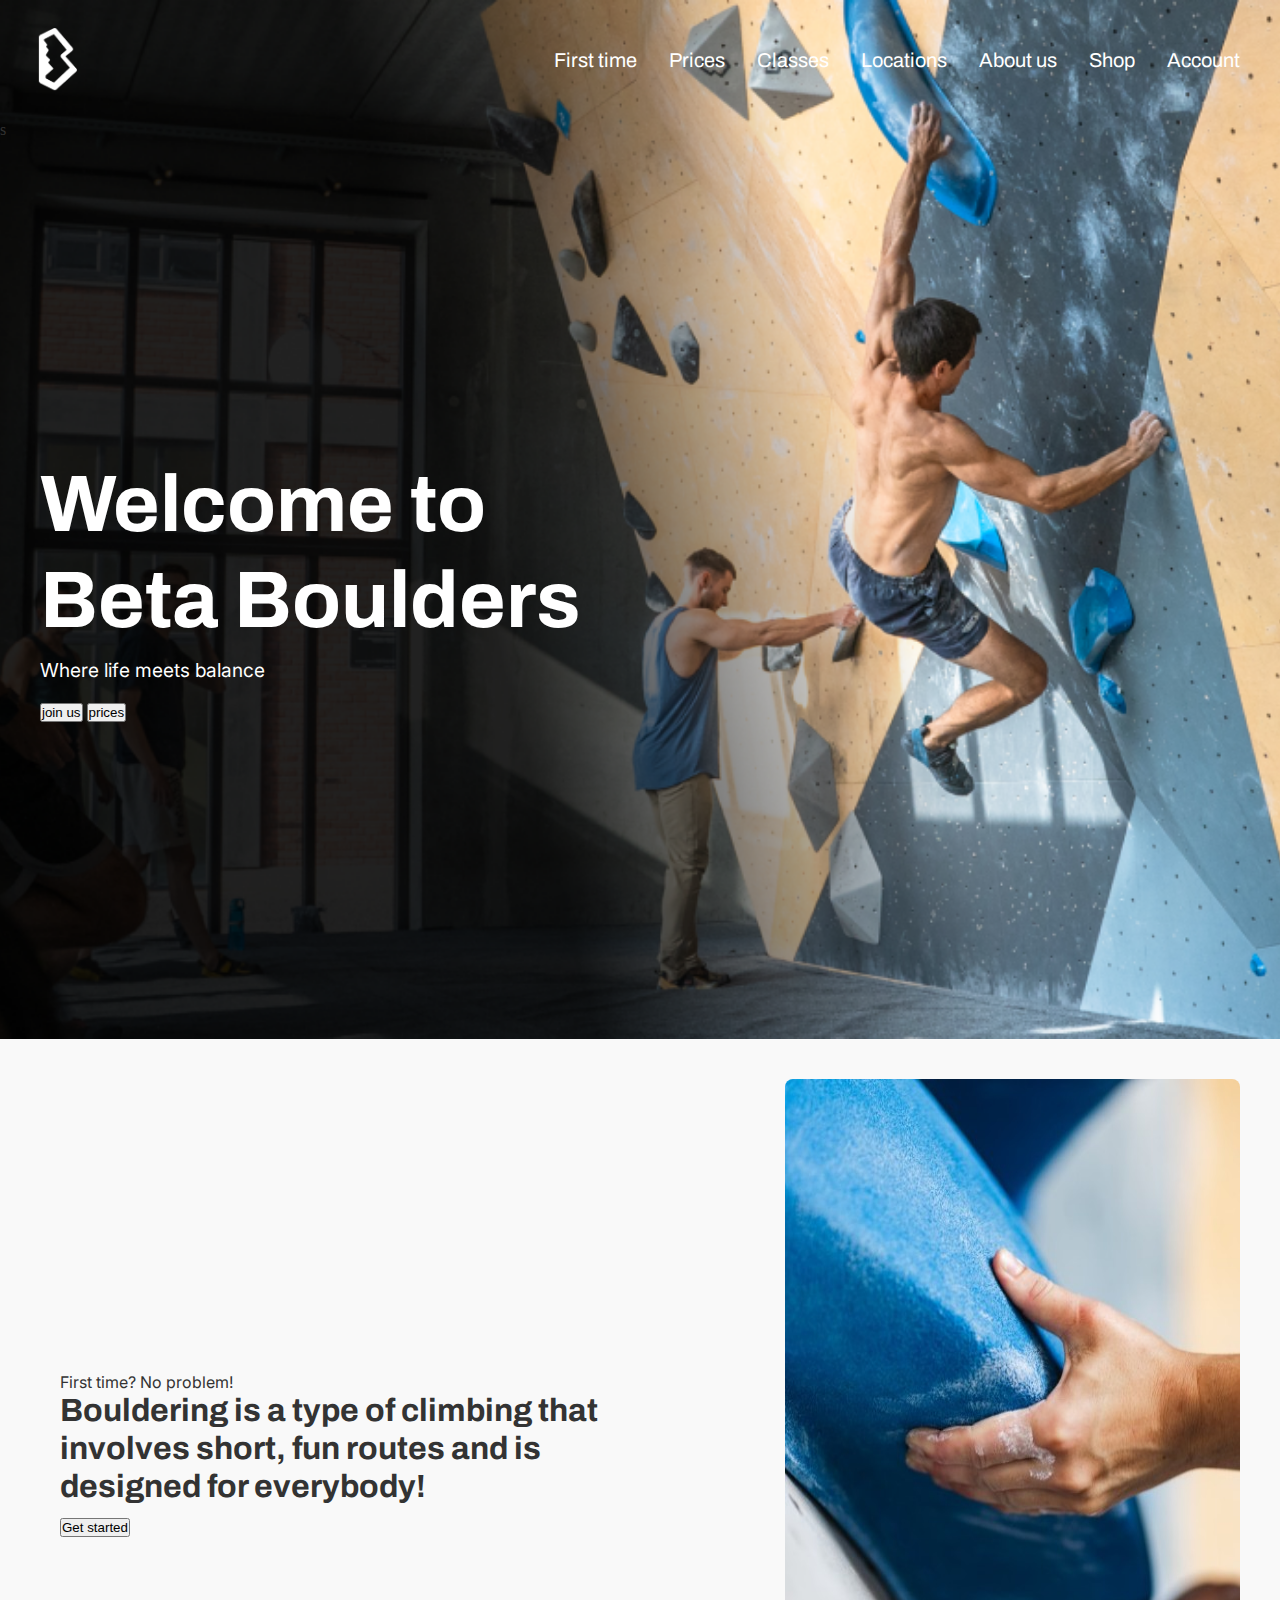
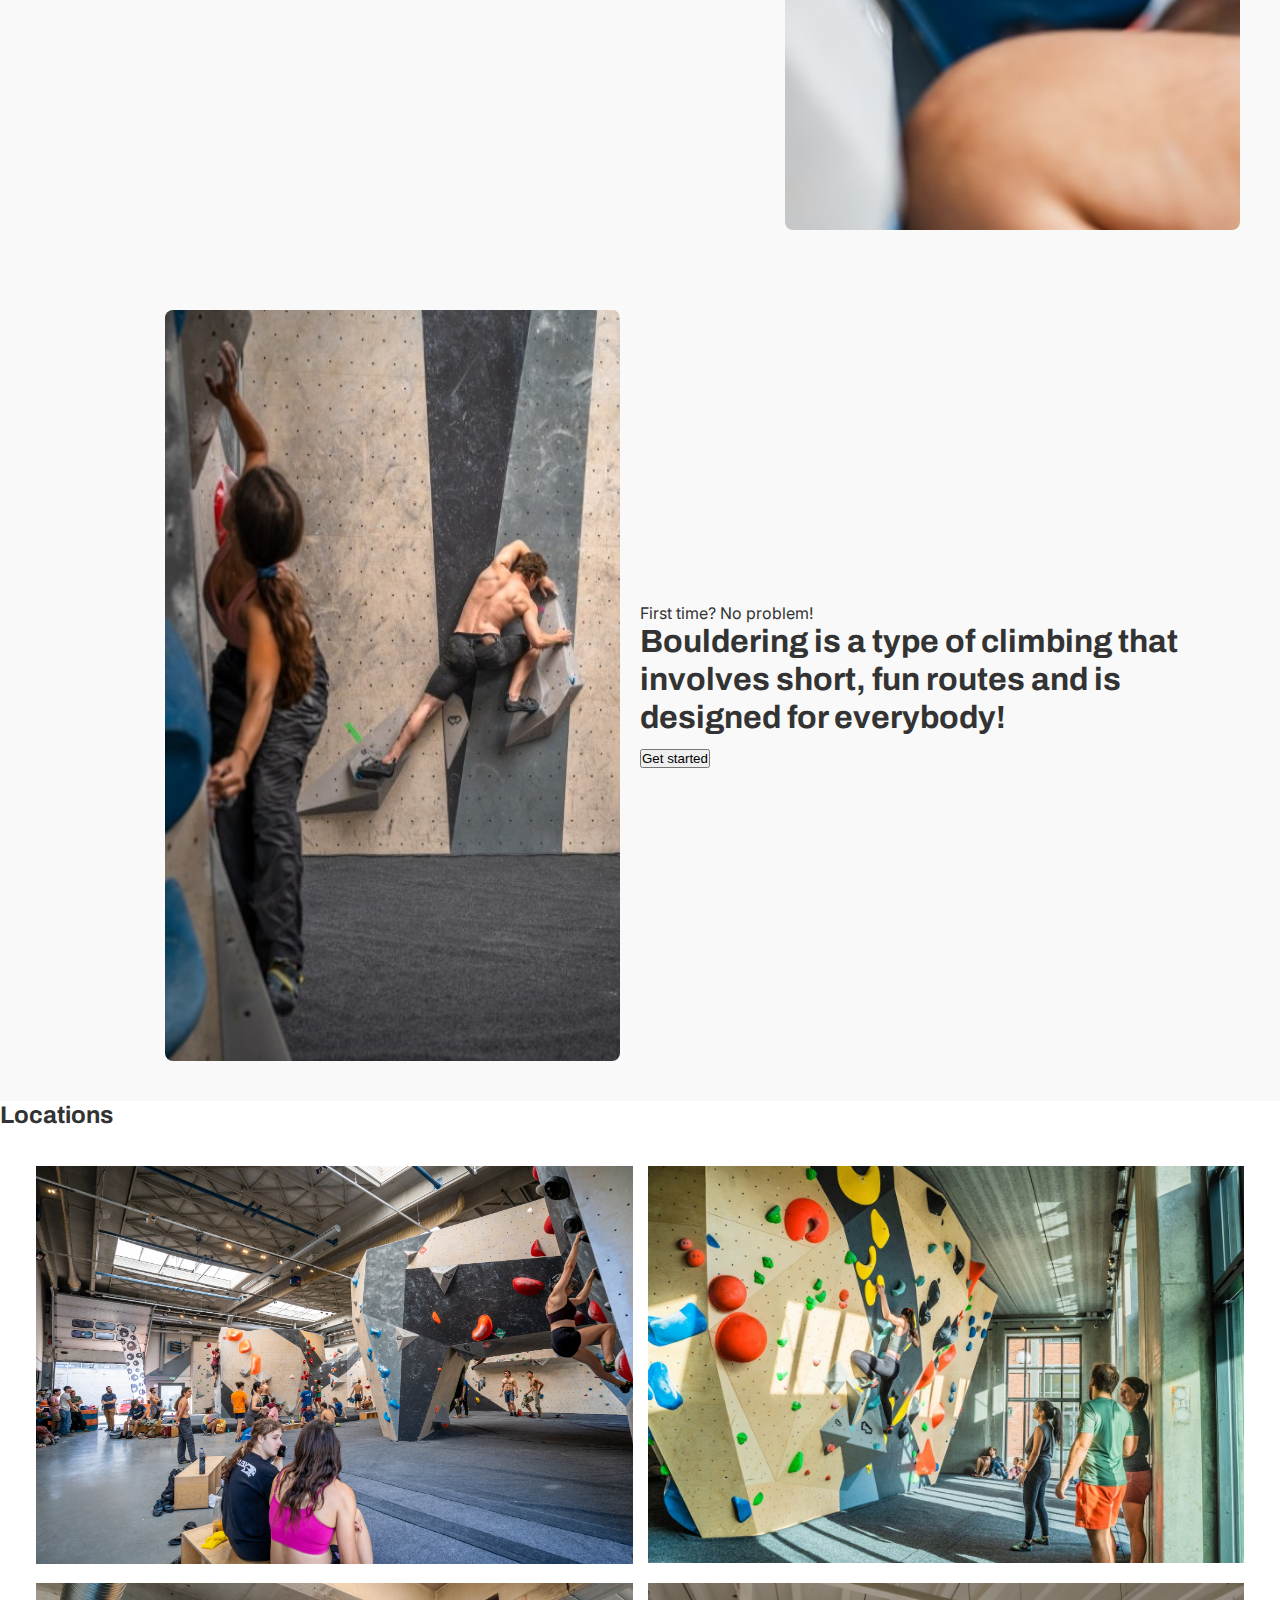
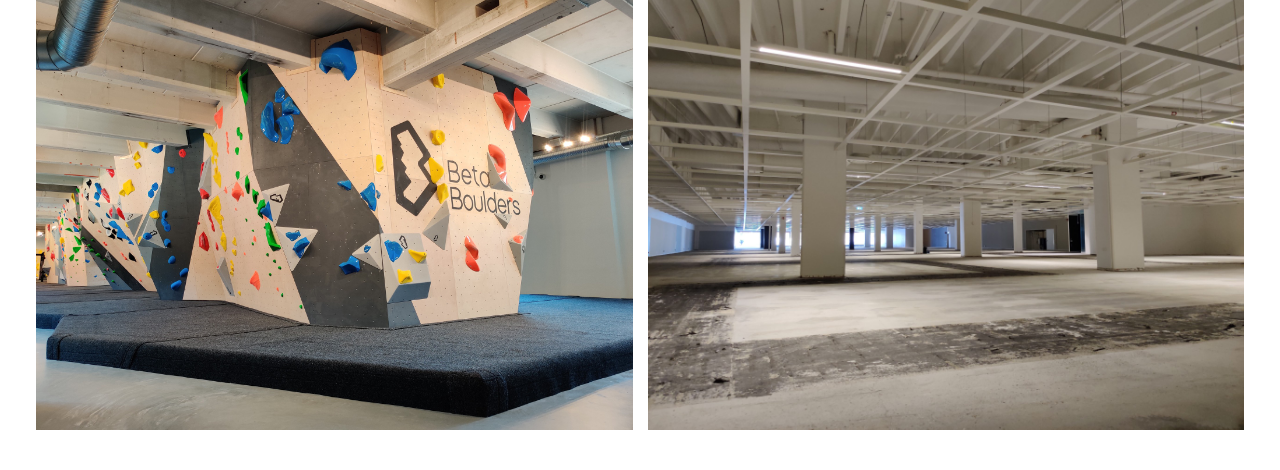
==== index.html @ afe9c323 "inital" ====
<!DOCTYPE html>
<html lang="en">
  <head>
    <meta charset="UTF-8" />
    <meta name="viewport" content="width=device-width, initial-scale=1.0" />
    <title>Beta Boulders</title>
    <link rel="stylesheet" href="styles.css" />
    <link rel="stylesheet" href="mediaqueries.css" />
  </head>
  <body>
    <header class="nav-header">
      <nav class="navbar">
        <div class="logo">
          <img src="/assets/logos/BETALOGOwhite-trasp 2.png" alt="" />
        </div>

        <!-- Hamburger Icon -->
        <div class="hamburger" id="hamburger">
          <span></span>
          <span></span>
          <span></span>
        </div>

        <!-- Menu -->
        <div class="menu" id="menu">
          <a href="first-time.html">First time</a>
          <a href="prices.html">Prices</a>
          <a href="Classes.html">Classes</a>
          <a href="locations.html">Locations</a>
          <a href="aboutus.html">About us</a>
          <a href="shop">Shop</a>
          <a href="account.html">Account</a>
        </div>
      </nav>
      s
      <div class="hero">
        <div class="hero-content">
          <h1>Welcome to <br />Beta Boulders</h1>
          <p>Where life meets balance</p>
          <div class="hero-buttons">
            <button>join us</button>
            <button>prices</button>
          </div>
        </div>
      </div>
    </header>

    <!-- First Time Section -->
    <section class="first-time">
      <div class="first-time-content">
        <p>First time? No problem!</p>
        <h2>
          Bouldering is a type of climbing that involves short, fun routes and
          is designed for everybody!
        </h2>
        <button>Get started</button>
      </div>
      <div class="first-time-image" role="img" aria-label="First time image">
        <img src="/assets/Img/handblue (Custom).jpg" alt="" />
      </div>
    </section>

    <!-- Flexible Packages -->
    <section class="packages">
      <div class="packages-image" role="img" aria-label="packages-image">
        <img src="/assets/Img/bbbbb (Custom).jpg" alt="" />
      </div>
      <div class="packages-content">
        <p>First time? No problem!</p>
        <h2>
          Bouldering is a type of climbing that involves short, fun routes and
          is designed for everybody!
        </h2>
        <button>Get started</button>
      </div>
    </section>

    <!-- Locations -->
    <section class="locations">
      <h2>Locations</h2>
      <div class="container-img-grid">
        <div id="imagecontainer">
          <div class="img_wrap">
            <img src="/assets/Img/west-main.jpg" alt="Vanlose" />
            <h1 class="img_description">WEST</h1>
          </div>
          <div class="img_wrap">
            <img src="/assets/Img/south.jpg" alt="South" />
            <h1 class="img_description">South</h1>
          </div>
          <div class="img_wrap">
            <img src="/assets/Img/ost.jpg" alt="Osterbro" />
            <h1 class="img_description">Osterbro</h1>
          </div>
          <div class="img_wrap">
            <img src="/assets/Img/2025.jpg" alt="Coming 2025" />
            <h1 class="img_description">Coming 2025</h1>
          </div>
        </div>
      </div>
    </section>
    <script src="script.js"></script>
  </body>
</html>
---- styles.css ----
@import url("https://fonts.googleapis.com/css2?family=Archivo:ital,wght@0,100..900;1,100..900&family=Inter:ital,opsz,wght@0,14..32,100..900;1,14..32,100..900&family=Space+Grotesk:wght@300..700&display=swap");

/* Global Styles */
* {
  margin: 0;
  padding: 0;
  box-sizing: border-box;
}

body {
  line-height: 1.2;
  color: #333;
}

/* typogarphy */

h1,
h2,
h3,
h4,
h5,
h6 {
  font-family: "Archivo", sans-serif;
}

p {
  font-family: "Inter", sans-serif;
}

h1 {
  font-size: 5rem;
  font-weight: bold;
}
.btn {
  display: inline-block;
  padding: 10px 20px;
  border: none;
  text-decoration: none;
  font-size: 16px;
  text-align: center;
  border-radius: 5px;
  transition: 0.3s ease;
}

.primary-btn {
  background-color: black;
  color: white;
}

.secondary-btn {
  border: 1px solid black;
  color: black;
}

.btn:hover {
  opacity: 0.8;
}

/* nav bar */
header {
  background: #131313;
}
.nav-header {
  background: url("/assets/Img/main.png") no-repeat center center/cover;
}

.navbar {
  display: flex;
  justify-content: space-between;
  align-items: center;
  padding: 1rem 1.5rem;
  position: relative;
  z-index: 1000;
}
/* Hamburger Icon */
.hamburger {
  display: flex;
  flex-direction: column;
  justify-content: space-between;
  width: 25px;
  height: 20px;
  cursor: pointer;
}

.hamburger span {
  background-color: #f8f8f8;
  height: 3px;
  width: 100%;
  transition: all 0.3s ease;
}

/* Menu */
.menu {
  align-items: flex-start;
  display: none;
  flex-direction: column;
  position: absolute;
  top: 100%;
  left: 0;
  width: 100%;
  background-color: #131313;
  text-align: center;
  padding: 2rem 0;
  padding-left: 40px;
}

.menu a {
  color: #f8f8f8; /* Red text color */
  font-size: 3.5rem;
  font-family: "Archivo", serif;
  text-decoration: none;
  margin: 1rem 0;
  transition: color 0.3s ease;
}

.menu a:hover {
  color: #fff; /* Hover effect */
}

/* Active Menu (JS adds this class) */
.menu.active {
  display: flex;
}

/* Hamburger Animation */
.hamburger.open span:nth-child(1) {
  transform: translateY(8px) rotate(45deg);
}
.hamburger.open span:nth-child(2) {
  opacity: 0;
}
.hamburger.open span:nth-child(3) {
  transform: translateY(-8px) rotate(-45deg);
}

/* Logo */
.logo {
  display: flex;
  align-items: center;
  color: #fff;
  font-size: 1.5rem;
  font-weight: bold;
  width: 40px;
}

.logo img {
  width: 4rem;
}

/* navbar end */

/* Index */

/* hero section */

.hero {
  color: white;
  height: 100vh;
  display: flex;
  align-items: center;
  text-align: left;
  padding: 40px;
}

.hero-content h1 {
  font-weight: bold;
  padding-bottom: 10px;
}

.hero-content p {
  font-size: 1.2rem;
}

.hero-buttons {
  margin-top: 20px;
}

.hero-buttons .btn {
  margin-right: 10px;
}

/* First Time Section */
.first-time {
  display: flex;
  flex-wrap: wrap;
  align-items: center;
  background-color: #f9f9f9;
  padding: 40px;
}

.first-time-content {
  flex: 1;
  padding: 20px;
}

.first-time-content h2 {
  font-size: 2rem;
  margin-bottom: 10px;
}

.first-time-image {
  flex: 1;
  display: flex;
  justify-content: flex-end;
  min-height: 751px;
}
.first-time-image img {
  border-radius: 8px;
}

/* Flexible Packages Section */
.packages {
  display: flex;
  flex-wrap: wrap;
  align-items: center;
  background-color: #f9f9f9;
  padding: 40px;
}

.packages-content {
  flex: 1;
  padding: 20px;
}

.packages-content h2 {
  font-size: 2rem;
  margin-bottom: 10px;
}

.packages-image {
  flex: 1;
  display: flex;
  justify-content: flex-end;
  min-height: 751px;
}
.packages-image img {
  border-radius: 8px;
}

/* Locations Section */
.container-img-grid {
  display: grid;
  flex-direction: column;

  margin: 2.25rem;
}

.container-img-grid h2 {
  margin-bottom: 2.25rem;
}

#imagecontainer {
  display: flex;
  flex-direction: column;
  gap: 15px;
}

.img_wrap {
  position: relative;
  width: 100%;
}

.img_wrap img {
  width: 100%;
}

.img_description {
  position: absolute;
  top: 0;
  bottom: 0;
  left: 0;
  right: 0;
  background: rgba(29, 106, 154, 0.72);
  color: #fff;
  visibility: hidden;
  opacity: 0;
  display: flex;
  justify-content: center;
  align-items: center;
  transition: opacity 0.2s, visibility 0.2s;
}

.img_wrap:hover .img_description {
  visibility: visible;
  opacity: 1;
}

/* about us */

/* styles.css */

.hero-about {
  position: absolute;
  text-align: center;
  padding: 40px 20px;
  background-color: #131313;
}

.hero-about h1 {
  font-size: 2rem;
  margin-bottom: 20px;
}

.hero-about p {
  font-size: 1.2rem;
}

.idea,
.birth,
.village {
  margin: 20px 0;
  padding: 20px;
  border-radius: 10px;
}

.gallery {
  display: grid;
  grid-template-columns: repeat(auto-fit, minmax(300px, 1fr));
  gap: 20px;
}

.hero-about img {
  position: relative;
  width: 80%;
  border-radius: 10px;
  padding-bottom: -50%;
}

.gallery .image img {
  width: 100%;
  border-radius: 10px;
}

.building img {
  width: 100%;
  border-radius: 10px;
  margin-top: 20px;
}
---- mediaqueries.css ----
/* Responsive */
@media (min-width: 800px) {
  .hamburger {
    display: none;
  }
  .menu {
    display: flex;
    flex-direction: row;
    position: static;
    background: none;
    justify-content: flex-end;
  }
  .menu a {
    margin: 0 1rem;
    font-size: 1.25rem;
    color: #fff;
  }
}

@media (min-width: 900px) {
  .container-img-grid {
    display: grid;
    grid-template-columns: repeat(2, 1fr); /* Two columns */
    gap: 15px;
  }

  #imagecontainer {
    display: contents; /* Allows its children to adopt grid layout directly */
  }

  .img_wrap {
    margin: 0; /* Removes margin to align with grid gap */
  }
}
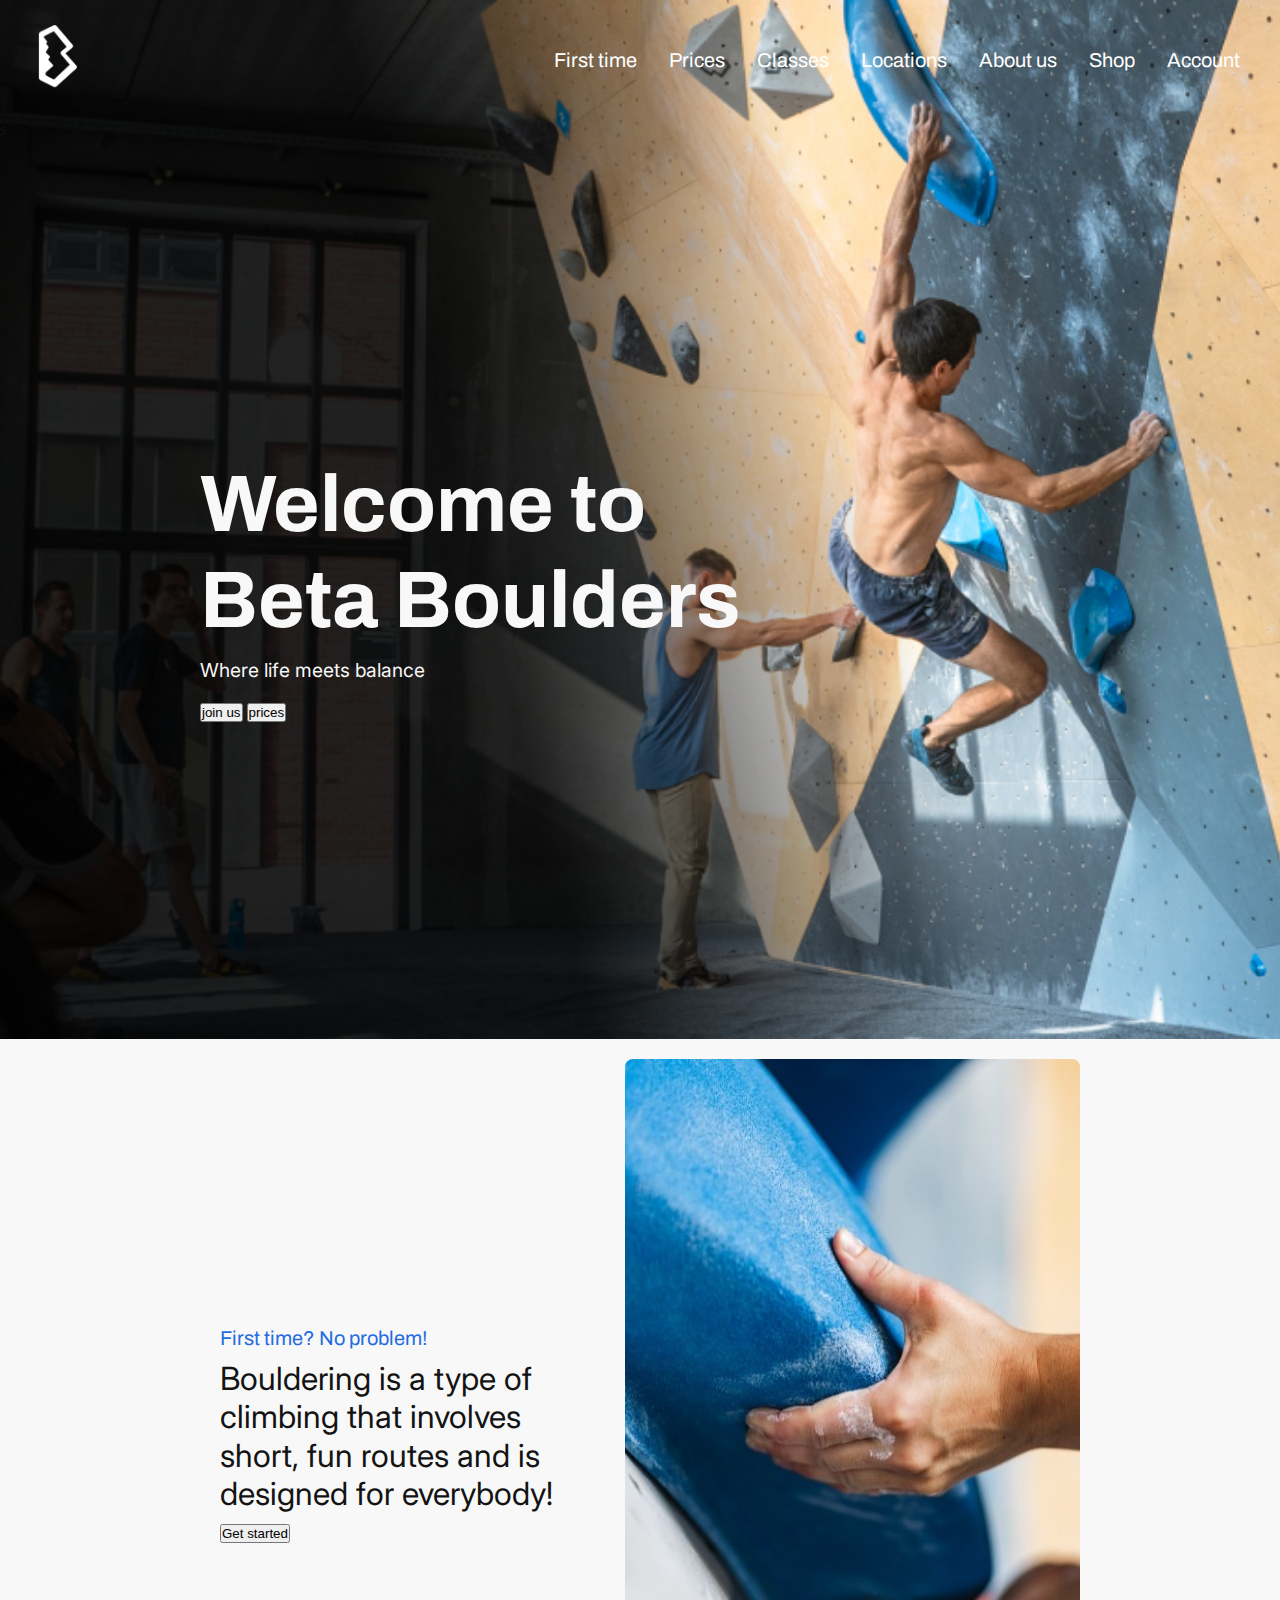
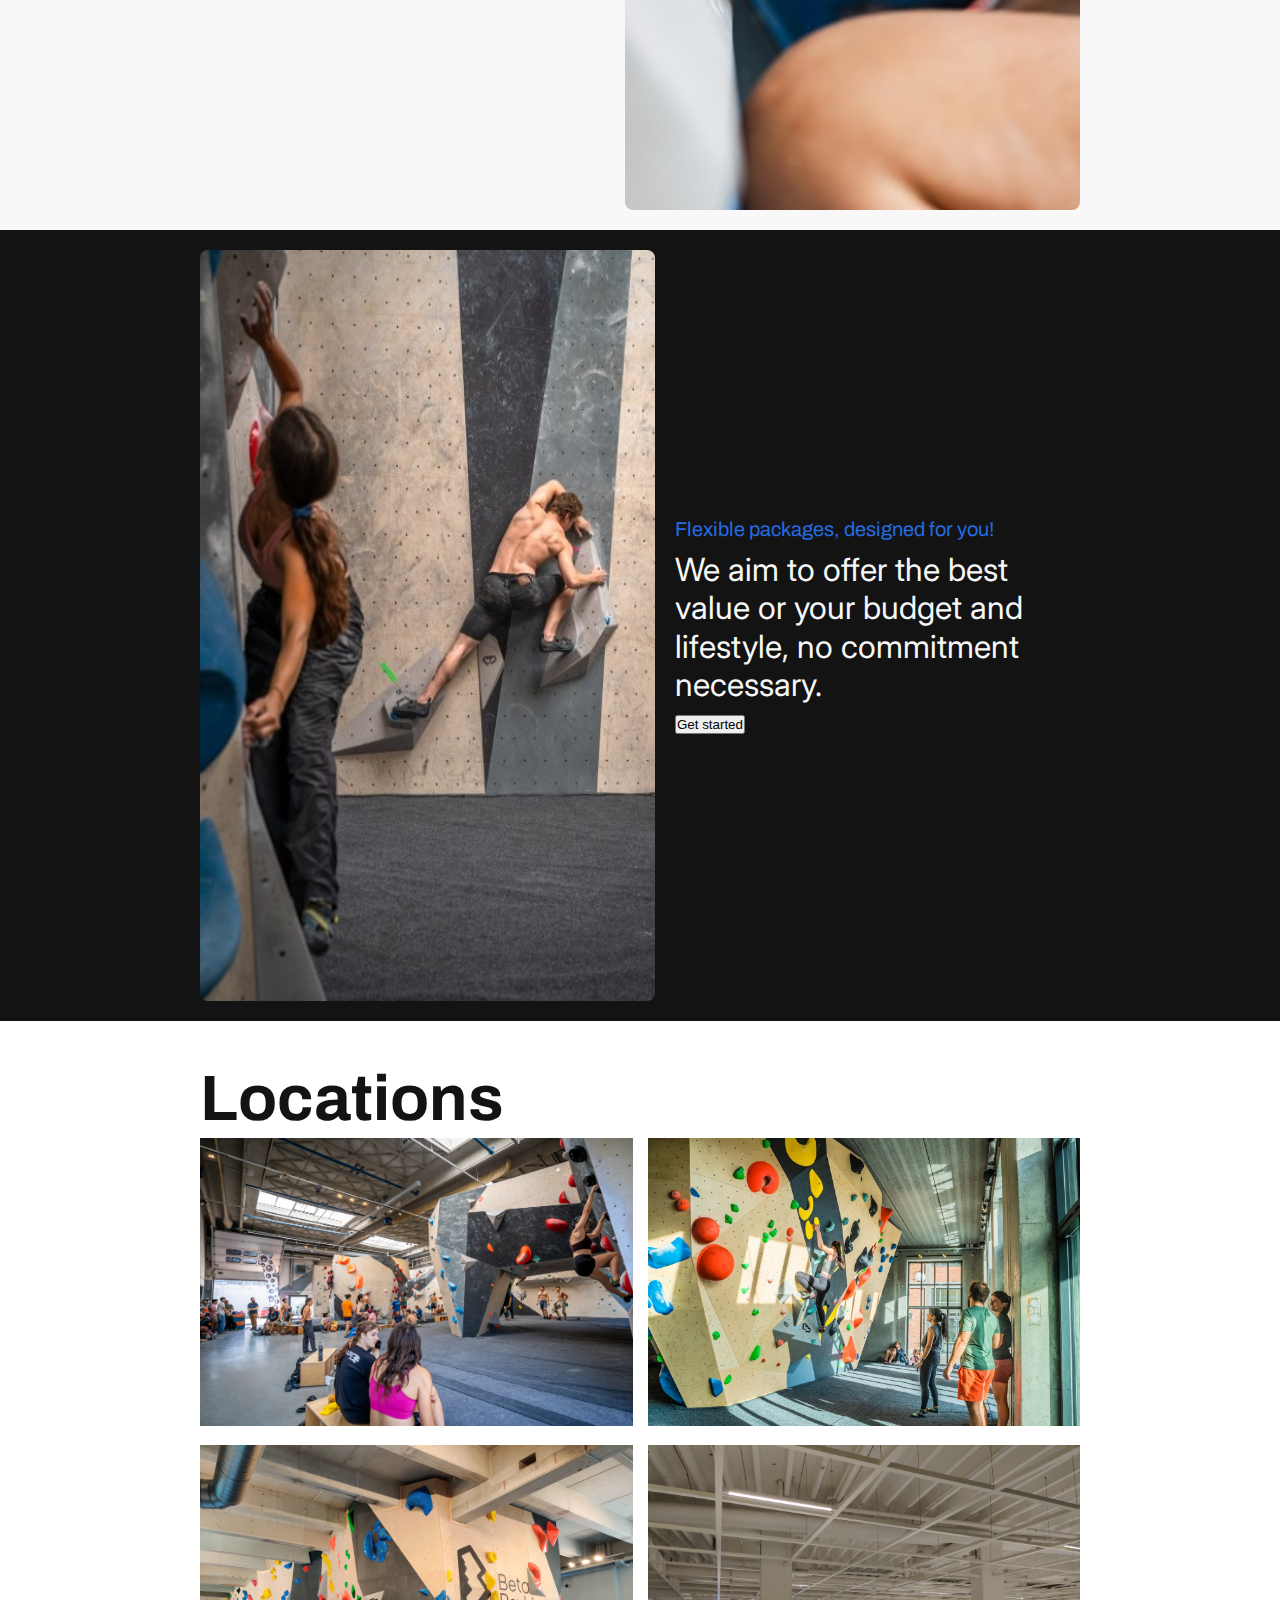
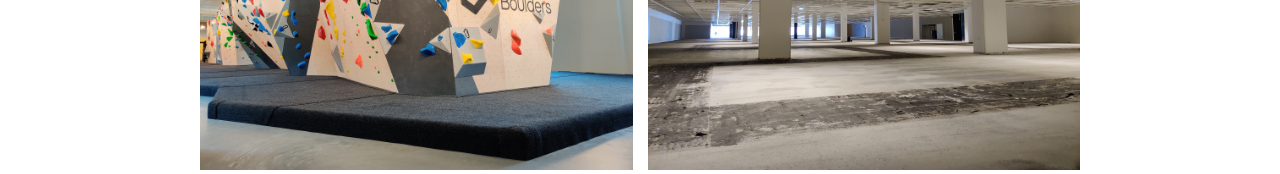
==== commit 1f0f788e: "final-commit" ====
--- a/index.html
+++ b/index.html
@@ -11,7 +11,12 @@
     <header class="nav-header">
       <nav class="navbar">
         <div class="logo">
-          <img src="/assets/logos/BETALOGOwhite-trasp 2.png" alt="" />
+          <a href="index.html">
+            <img
+              src="/assets/logos/BETALOGOwhite-trasp 2.png"
+              alt="navbar=logo"
+            />
+          </a>
         </div>
 
         <!-- Hamburger Icon -->
@@ -48,11 +53,11 @@
     <!-- First Time Section -->
     <section class="first-time">
       <div class="first-time-content">
-        <p>First time? No problem!</p>
-        <h2>
+        <h3>First time? No problem!</h3>
+        <p>
           Bouldering is a type of climbing that involves short, fun routes and
           is designed for everybody!
-        </h2>
+        </p>
         <button>Get started</button>
       </div>
       <div class="first-time-image" role="img" aria-label="First time image">
@@ -66,11 +71,11 @@
         <img src="/assets/Img/bbbbb (Custom).jpg" alt="" />
       </div>
       <div class="packages-content">
-        <p>First time? No problem!</p>
-        <h2>
-          Bouldering is a type of climbing that involves short, fun routes and
-          is designed for everybody!
-        </h2>
+        <h3>Flexible packages, designed for you!</h3>
+        <p>
+          We aim to offer the best value or your budget and lifestyle, no
+          commitment necessary.
+        </p>
         <button>Get started</button>
       </div>
     </section>
--- a/styles.css
+++ b/styles.css
@@ -1,4 +1,40 @@
 @import url("https://fonts.googleapis.com/css2?family=Archivo:ital,wght@0,100..900;1,100..900&family=Inter:ital,opsz,wght@0,14..32,100..900;1,14..32,100..900&family=Space+Grotesk:wght@300..700&display=swap");
+
+:root {
+  --black: #131313;
+  --white: #f8f8f8;
+  --orange: #e09824;
+  --blue: #246ce0;
+}
+
+h1 {
+  font-family: "Archivo", serif;
+  font-size: 5rem;
+}
+h2 {
+  font-family: "Archivo", serif;
+  font-size: 4rem;
+}
+h3 {
+  font-family: "Archivo", serif;
+  font-size: 3.188rem;
+}
+h4 {
+  font-family: "Archivo", serif;
+  font-size: 2.5rem;
+}
+h5 {
+  font-family: "Archivo", serif;
+  font-size: 2rem;
+}
+h6 {
+  font-family: "Archivo", serif;
+  font-size: 1.25;
+}
+p {
+  font-family: "Inter", serif;
+  font-size: 1rem;
+}
 
 /* Global Styles */
 * {
@@ -9,7 +45,7 @@
 
 body {
   line-height: 1.2;
-  color: #333;
+  color: var(--black);
 }
 
 /* typogarphy */
@@ -31,6 +67,7 @@
   font-size: 5rem;
   font-weight: bold;
 }
+
 .btn {
   display: inline-block;
   padding: 10px 20px;
@@ -43,8 +80,8 @@
 }
 
 .primary-btn {
-  background-color: black;
-  color: white;
+  background-color: var(--black);
+  color: var(--white);
 }
 
 .secondary-btn {
@@ -58,7 +95,7 @@
 
 /* nav bar */
 header {
-  background: #131313;
+  background: var(--black);
 }
 .nav-header {
   background: url("/assets/Img/main.png") no-repeat center center/cover;
@@ -83,7 +120,7 @@
 }
 
 .hamburger span {
-  background-color: #f8f8f8;
+  background-color: var(--white);
   height: 3px;
   width: 100%;
   transition: all 0.3s ease;
@@ -98,14 +135,14 @@
   top: 100%;
   left: 0;
   width: 100%;
-  background-color: #131313;
+  background-color: var(--black);
   text-align: center;
   padding: 2rem 0;
   padding-left: 40px;
 }
 
 .menu a {
-  color: #f8f8f8; /* Red text color */
+  color: var(--white);
   font-size: 3.5rem;
   font-family: "Archivo", serif;
   text-decoration: none;
@@ -114,10 +151,10 @@
 }
 
 .menu a:hover {
-  color: #fff; /* Hover effect */
-}
-
-/* Active Menu (JS adds this class) */
+  color: var(--white);
+}
+
+/* Active Menu  */
 .menu.active {
   display: flex;
 }
@@ -137,7 +174,7 @@
 .logo {
   display: flex;
   align-items: center;
-  color: #fff;
+  color: var(--white);
   font-size: 1.5rem;
   font-weight: bold;
   width: 40px;
@@ -154,12 +191,13 @@
 /* hero section */
 
 .hero {
-  color: white;
+  color: var(--white);
   height: 100vh;
   display: flex;
   align-items: center;
   text-align: left;
-  padding: 40px;
+  padding-left: 200px;
+  padding-right: 200px;
 }
 
 .hero-content h1 {
@@ -181,11 +219,24 @@
 
 /* First Time Section */
 .first-time {
+  padding-top: 20px;
+  padding-bottom: 20px;
   display: flex;
   flex-wrap: wrap;
   align-items: center;
-  background-color: #f9f9f9;
-  padding: 40px;
+  background-color: var(--white);
+}
+
+.first-time p {
+  color: var(--black);
+  font-size: 32px;
+  margin-bottom: 10px;
+}
+.first-time h3 {
+  font-weight: 400;
+  color: var(--blue);
+  font-size: 20px;
+  margin-bottom: 10px;
 }
 
 .first-time-content {
@@ -210,11 +261,12 @@
 
 /* Flexible Packages Section */
 .packages {
+  padding-top: 20px;
+  padding-bottom: 20px;
   display: flex;
   flex-wrap: wrap;
   align-items: center;
-  background-color: #f9f9f9;
-  padding: 40px;
+  background-color: var(--black);
 }
 
 .packages-content {
@@ -222,15 +274,22 @@
   padding: 20px;
 }
 
-.packages-content h2 {
-  font-size: 2rem;
+.packages-content p {
+  color: var(--white);
+  font-size: 32px;
   margin-bottom: 10px;
 }
+.packages-content h3 {
+  font-weight: 400;
+  color: var(--blue);
+  font-size: 20px;
+  margin-bottom: 10px;
+}
 
 .packages-image {
   flex: 1;
   display: flex;
-  justify-content: flex-end;
+  justify-content: flex-start;
   min-height: 751px;
 }
 .packages-image img {
@@ -241,8 +300,11 @@
 .container-img-grid {
   display: grid;
   flex-direction: column;
-
-  margin: 2.25rem;
+}
+
+.locations {
+  padding-top: 40px;
+  padding-bottom: px;
 }
 
 .container-img-grid h2 {
@@ -270,8 +332,9 @@
   bottom: 0;
   left: 0;
   right: 0;
-  background: rgba(29, 106, 154, 0.72);
-  color: #fff;
+
+  background: var(--black);
+  color: var(--white);
   visibility: hidden;
   opacity: 0;
   display: flex;
@@ -285,31 +348,66 @@
   opacity: 1;
 }
 
+/* Index end */
+
 /* about us */
 
-/* styles.css */
-
 .hero-about {
-  position: absolute;
-  text-align: center;
-  padding: 40px 20px;
-  background-color: #131313;
+  text-align: left;
+  padding-top: 200px;
+  background-color: var(--black);
 }
 
 .hero-about h1 {
+  color: white;
   font-size: 2rem;
-  margin-bottom: 20px;
+  margin-bottom: 10px;
 }
 
 .hero-about p {
   font-size: 1.2rem;
+  color: var(--white);
+  margin-bottom: 40px;
+}
+.idea h6 {
+  margin-top: 220px;
+  font-size: 16px;
+  color: var(--blue);
+}
+
+.birth h6 {
+  font-size: 16px;
+  color: var(--blue);
+}
+.idea p {
+  margin-top: 15px;
+  font-weight: 400;
+  font-size: 25px;
+  color: var(--black);
+}
+
+.birth p {
+  margin-top: 15px;
+  font-weight: 400;
+  font-size: 25px;
+  color: var(--black);
+}
+
+.village h6 {
+  font-size: 16px;
+  color: var(--blue);
+}
+.village p {
+  margin-top: 15px;
+  font-weight: 400;
+  font-size: 25px;
+  color: var(--black);
 }
 
 .idea,
 .birth,
 .village {
   margin: 20px 0;
-  padding: 20px;
   border-radius: 10px;
 }
 
@@ -320,13 +418,13 @@
 }
 
 .hero-about img {
-  position: relative;
-  width: 80%;
+  width: 100%;
   border-radius: 10px;
-  padding-bottom: -50%;
+  margin-bottom: -200px;
 }
 
 .gallery .image img {
+  height: auto;
   width: 100%;
   border-radius: 10px;
 }
@@ -336,3 +434,287 @@
   border-radius: 10px;
   margin-top: 20px;
 }
+
+/* first time page*/
+
+.hey-first-timer {
+  padding-top: 40px;
+  padding-bottom: 20px;
+  display: flex;
+  flex-wrap: wrap;
+  align-items: center;
+  background-color: var(--white);
+}
+
+.hey-first-timer p {
+  color: var(--black);
+  margin-bottom: 14px;
+  margin-top: 14px;
+}
+
+.hey-first-timer-content {
+  flex: 1;
+}
+
+.hey-first-timer-image {
+  flex: 1;
+  display: flex;
+  justify-content: flex-end;
+  min-height: 751px;
+}
+.hey-first-timer-image img {
+  border-radius: 8px;
+}
+
+/* climbing section page*/
+.what-is-bouldering {
+  padding-top: 20px;
+  padding-bottom: 20px;
+  display: flex;
+  flex-wrap: wrap;
+  align-items: center;
+  background-color: var(--black);
+}
+
+.what-is-bouldering-content {
+  flex: 1;
+}
+
+.what-is-bouldering p {
+  color: var(--white);
+  margin-bottom: 14px;
+  margin-top: 14px;
+}
+.what-is-bouldering-content h4 {
+  color: var(--white);
+}
+
+.what-is-bouldering-image {
+  flex: 1;
+  display: flex;
+  justify-content: flex-start;
+  min-height: 751px;
+}
+.what-is-bouldering-image img {
+  border-radius: 8px;
+}
+
+/* first time page end */
+
+/* classes page */
+
+/* Filters */
+
+/* Grid Layout */
+.grid-box {
+  display: grid;
+  grid-template-columns: repeat(auto-fit, minmax(250px, 1fr));
+  gap: 30px;
+}
+
+.card {
+  margin-top: 40px;
+  background-color: #f8f8f8;
+  border-radius: 8px;
+  overflow: hidden;
+  text-align: center;
+  padding: 20px;
+  box-shadow: 0 4px 10px rgba(0, 0, 0, 0.3);
+  transition: transform 0.3s ease, box-shadow 0.3s ease;
+}
+
+.card:hover {
+  transform: translateY(-8px);
+  box-shadow: 0 8px 15px rgba(0, 0, 0, 0.5);
+}
+
+.card img {
+  max-width: 100%;
+  height: auto;
+  border-radius: 5px;
+  margin-bottom: 15px;
+}
+
+.card h3 {
+  text-align: left;
+  font-size: 1.5rem;
+  margin: 15px 0;
+  color: #f39c12;
+}
+
+.card p {
+  text-align: left;
+  font-size: 1rem;
+  color: #bbb;
+}
+
+.locations-header {
+  padding: 120px;
+  color: var(--white);
+  background-color: var(--black);
+}
+/* dropdown menu */
+
+.filters {
+  display: flex;
+  justify-content: center;
+  padding: 20px;
+  gap: 10px;
+  padding-left: 200px;
+  padding-right: 200px;
+}
+
+/* Base dropdown styles */
+.filter {
+  appearance: none;
+  background-color: #fff; /* White background */
+  border: none;
+  border-radius: 8px;
+  color: #000;
+  box-shadow: 0 4px 10px rgba(0, 0, 0, 0.3);
+  padding: 10px 40px 10px 15px;
+  font-size: 16px;
+  cursor: pointer;
+  outline: none;
+  font-family: sans-serif;
+  position: relative;
+}
+
+/* Adjust widths */
+.dropdown-long {
+  flex: 1;
+  min-width: 300px;
+}
+.dropdown-short {
+  width: 150px;
+}
+
+/* Custom arrow icon using a background SVG */
+.filter {
+  background-image: url('data:image/svg+xml;utf8,<svg fill="%23000" width="12" height="12" viewBox="0 0 20 20" xmlns="http://www.w3.org/2000/svg"><path d="M10 15l-7-7h14l-7 7z"/></svg>');
+  background-repeat: no-repeat;
+  background-position: right 15px center;
+  background-size: 12px 12px;
+}
+
+/* Remove default arrow in IE and Edge */
+.filter::-ms-expand {
+  display: none;
+}
+
+/* Hover and focus states */
+.filter:hover {
+  background-color: #f5f5f5;
+}
+.filter:focus {
+  border: 2px solid #999;
+  padding: 8px 38px 8px 13px; /* Adjust padding if border is added */
+}
+
+/* Hero Section */
+
+/* single location page */
+
+.hero-single-location {
+  background-color: var(--black);
+  color: var(--white);
+  text-align: left;
+  padding: var(--spacing) 0;
+  position: relative;
+}
+
+.hero-single-location-content {
+  max-width: var(--max-width);
+  margin: 0 auto;
+  padding: var(--spacing);
+}
+
+.hero-single-location-content h1 {
+  font-size: 3rem;
+  margin: 0 0 var(--spacing) 0;
+}
+
+.hero-single-location-image {
+  max-width: var(--max-width);
+  margin: 0 auto;
+}
+
+.hero-single-location-image img {
+  width: 100%;
+  display: block;
+  border-radius: 8px;
+}
+
+/* Offer Section */
+.offer-section {
+  padding: var(--spacing) 0;
+  background-color: #fff;
+}
+
+.offer-section .container {
+  max-width: var(--max-width);
+  margin: 0 auto;
+  padding: 0 var(--spacing);
+}
+
+.offer-section h2 {
+  font-size: 2rem;
+  margin-bottom: var(--spacing);
+  text-align: left;
+}
+
+.offer-list {
+  list-style: none;
+  margin: 0;
+  padding: 0;
+}
+
+.offer-list li {
+  display: flex;
+  align-items: flex-start;
+  margin-bottom: var(--spacing);
+}
+
+.offer-list .icon {
+  margin-right: var(--spacing);
+}
+
+.offer-list p {
+  margin: 0;
+  font-size: 1rem;
+}
+
+/* Image Gallery */
+.image-gallery {
+  padding: var(--spacing) 0;
+  background-color: #fff;
+}
+
+.gallery-grid {
+  display: grid;
+  grid-template-columns: repeat(auto-fit, minmax(300px, 1fr));
+  gap: var(--spacing);
+}
+
+.gallery-item img {
+  width: 100%;
+  border-radius: 8px;
+  display: block;
+}
+
+/* Map Section */
+.map-section {
+  padding: var(--spacing) 0;
+}
+
+.map-section .container {
+  max-width: var(--max-width);
+  margin: 0 auto;
+  padding: 0 var(--spacing);
+}
+
+.map-section img {
+  width: 100%;
+  display: block;
+  border-radius: 8px;
+}
--- a/mediaqueries.css
+++ b/mediaqueries.css
@@ -32,3 +32,46 @@
     margin: 0; /* Removes margin to align with grid gap */
   }
 }
+
+@media (min-width: 1000px) {
+  section {
+    padding-left: 200px;
+    padding-right: 200px;
+  }
+  .grid-box {
+    padding-left: 200px;
+    padding-right: 200px;
+  }
+}
+@media (max-width: 1000px) {
+  section {
+    padding-left: 40px;
+    padding-right: 40px;
+  }
+  .grid-box {
+    padding-left: 40px;
+    padding-right: 40px;
+  }
+  .hero {
+    padding-left: 200px;
+    padding-right: 200px;
+  }
+}
+@media (max-width: 1000px) {
+  .hero {
+    padding-left: 40px;
+    padding-right: 40px;
+  }
+  .hero h1 {
+    font-size: 4rem;
+  }
+}
+
+@media (min-width: 1400px) {
+  .packages-image {
+    margin-top: -200px;
+  }
+  .what-is-bouldering-image {
+    margin-top: -200px;
+  }
+}
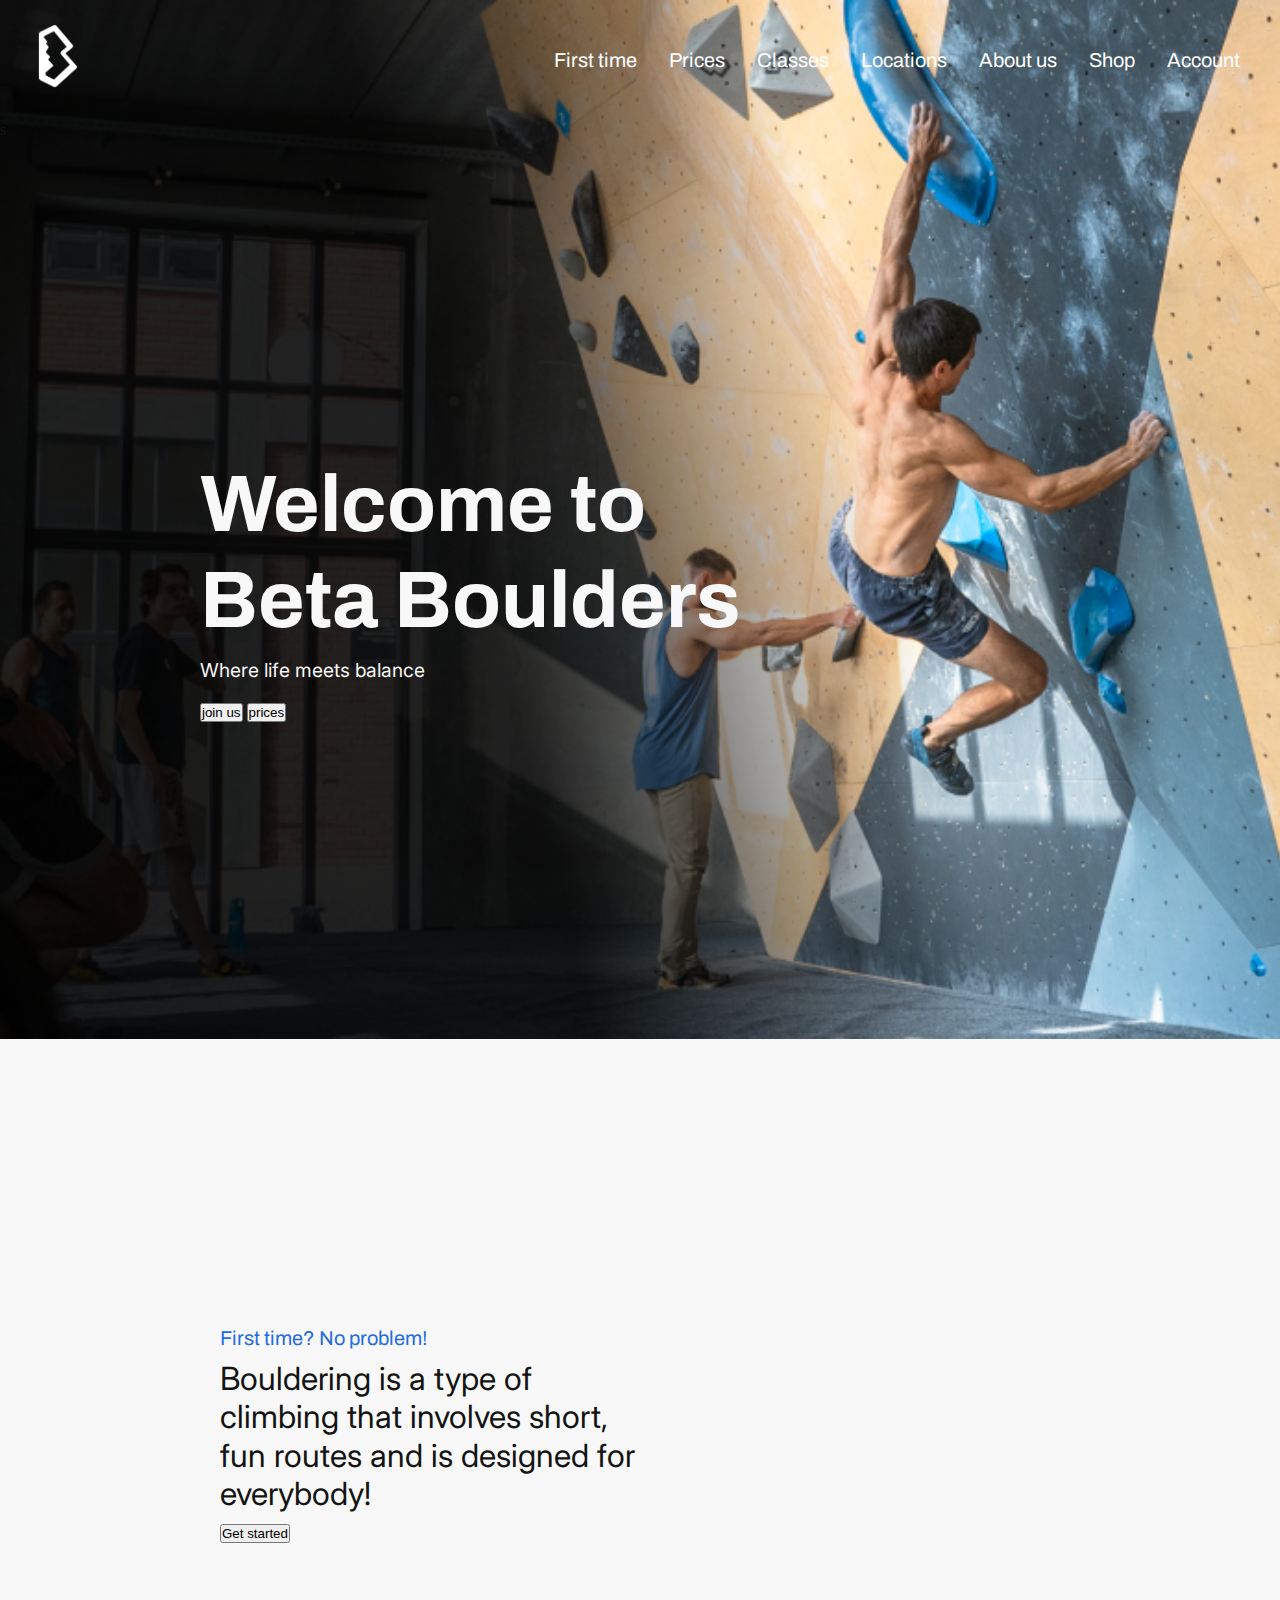
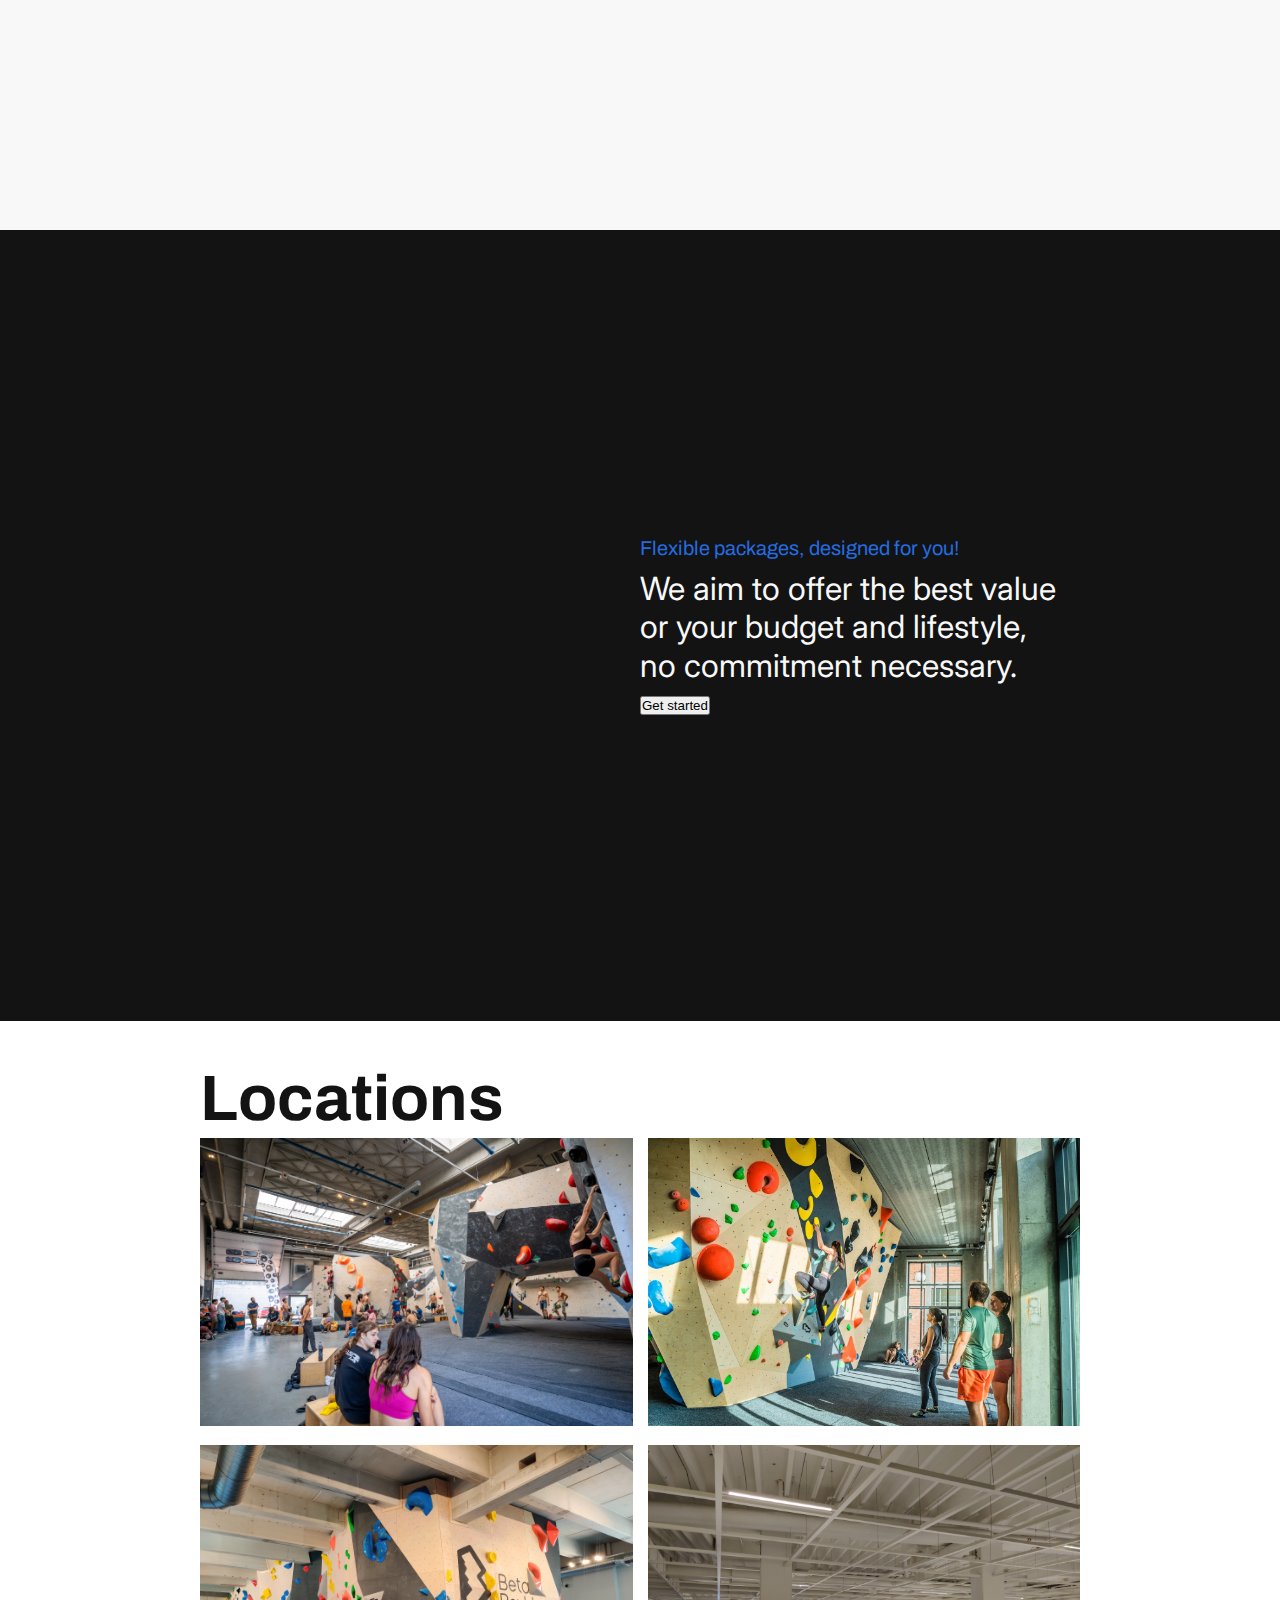
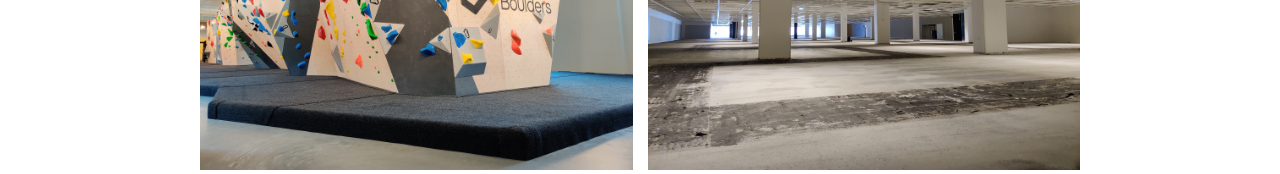
==== commit 80c63cc9: "img-folder" ====
--- a/index.html
+++ b/index.html
@@ -12,10 +12,7 @@
       <nav class="navbar">
         <div class="logo">
           <a href="index.html">
-            <img
-              src="/assets/logos/BETALOGOwhite-trasp 2.png"
-              alt="navbar=logo"
-            />
+            <img src="logos/BETALOGOwhite-trasp 2.png" alt="navbar=logo" />
           </a>
         </div>
 
@@ -61,14 +58,14 @@
         <button>Get started</button>
       </div>
       <div class="first-time-image" role="img" aria-label="First time image">
-        <img src="/assets/Img/handblue (Custom).jpg" alt="" />
+        <img src="Img/handblue (Custom).jpg" alt="" />
       </div>
     </section>
 
     <!-- Flexible Packages -->
     <section class="packages">
       <div class="packages-image" role="img" aria-label="packages-image">
-        <img src="/assets/Img/bbbbb (Custom).jpg" alt="" />
+        <img src="Img/bbbbb (Custom).jpg" alt="" />
       </div>
       <div class="packages-content">
         <h3>Flexible packages, designed for you!</h3>
@@ -86,19 +83,19 @@
       <div class="container-img-grid">
         <div id="imagecontainer">
           <div class="img_wrap">
-            <img src="/assets/Img/west-main.jpg" alt="Vanlose" />
+            <img src="img/west-main.jpg" alt="Vanlose" />
             <h1 class="img_description">WEST</h1>
           </div>
           <div class="img_wrap">
-            <img src="/assets/Img/south.jpg" alt="South" />
+            <img src="img/south.jpg" alt="South" />
             <h1 class="img_description">South</h1>
           </div>
           <div class="img_wrap">
-            <img src="/assets/Img/ost.jpg" alt="Osterbro" />
+            <img src="img/ost.jpg" alt="Osterbro" />
             <h1 class="img_description">Osterbro</h1>
           </div>
           <div class="img_wrap">
-            <img src="/assets/Img/2025.jpg" alt="Coming 2025" />
+            <img src="img/2025.jpg" alt="Coming 2025" />
             <h1 class="img_description">Coming 2025</h1>
           </div>
         </div>
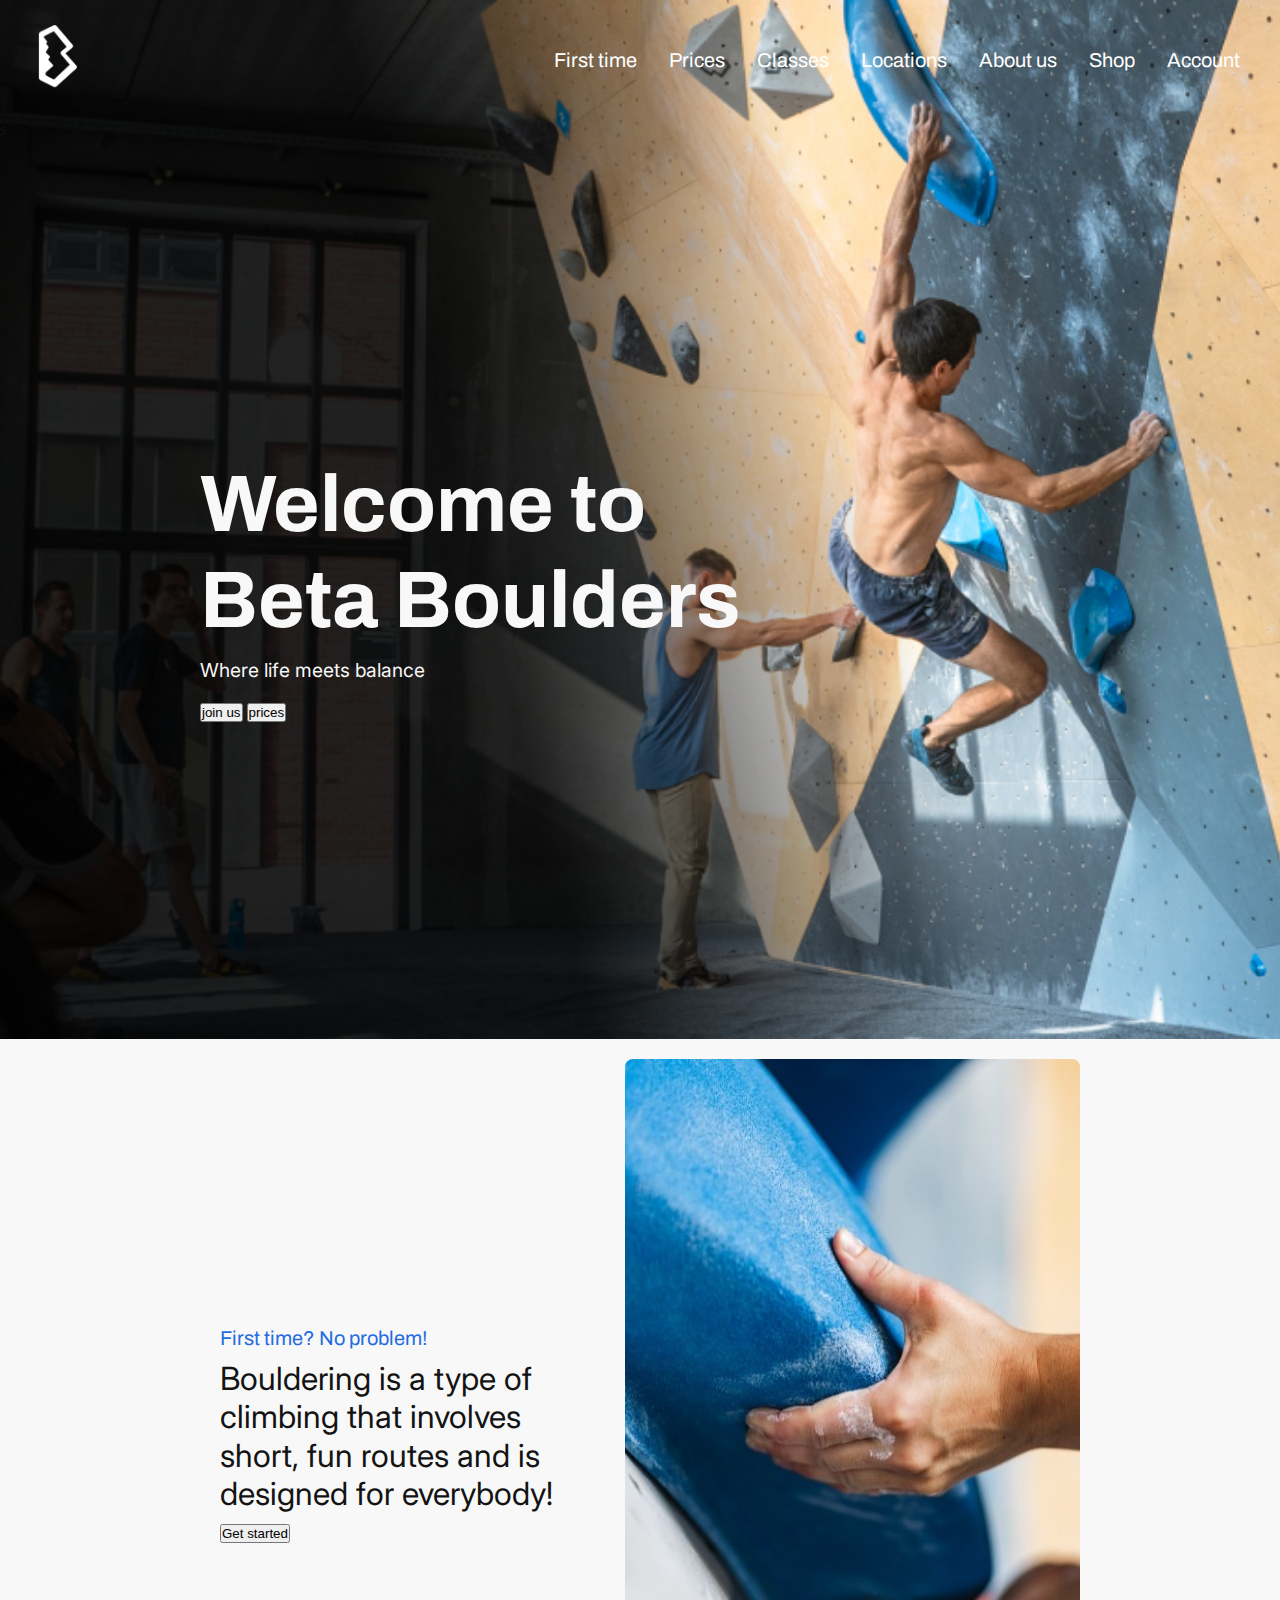
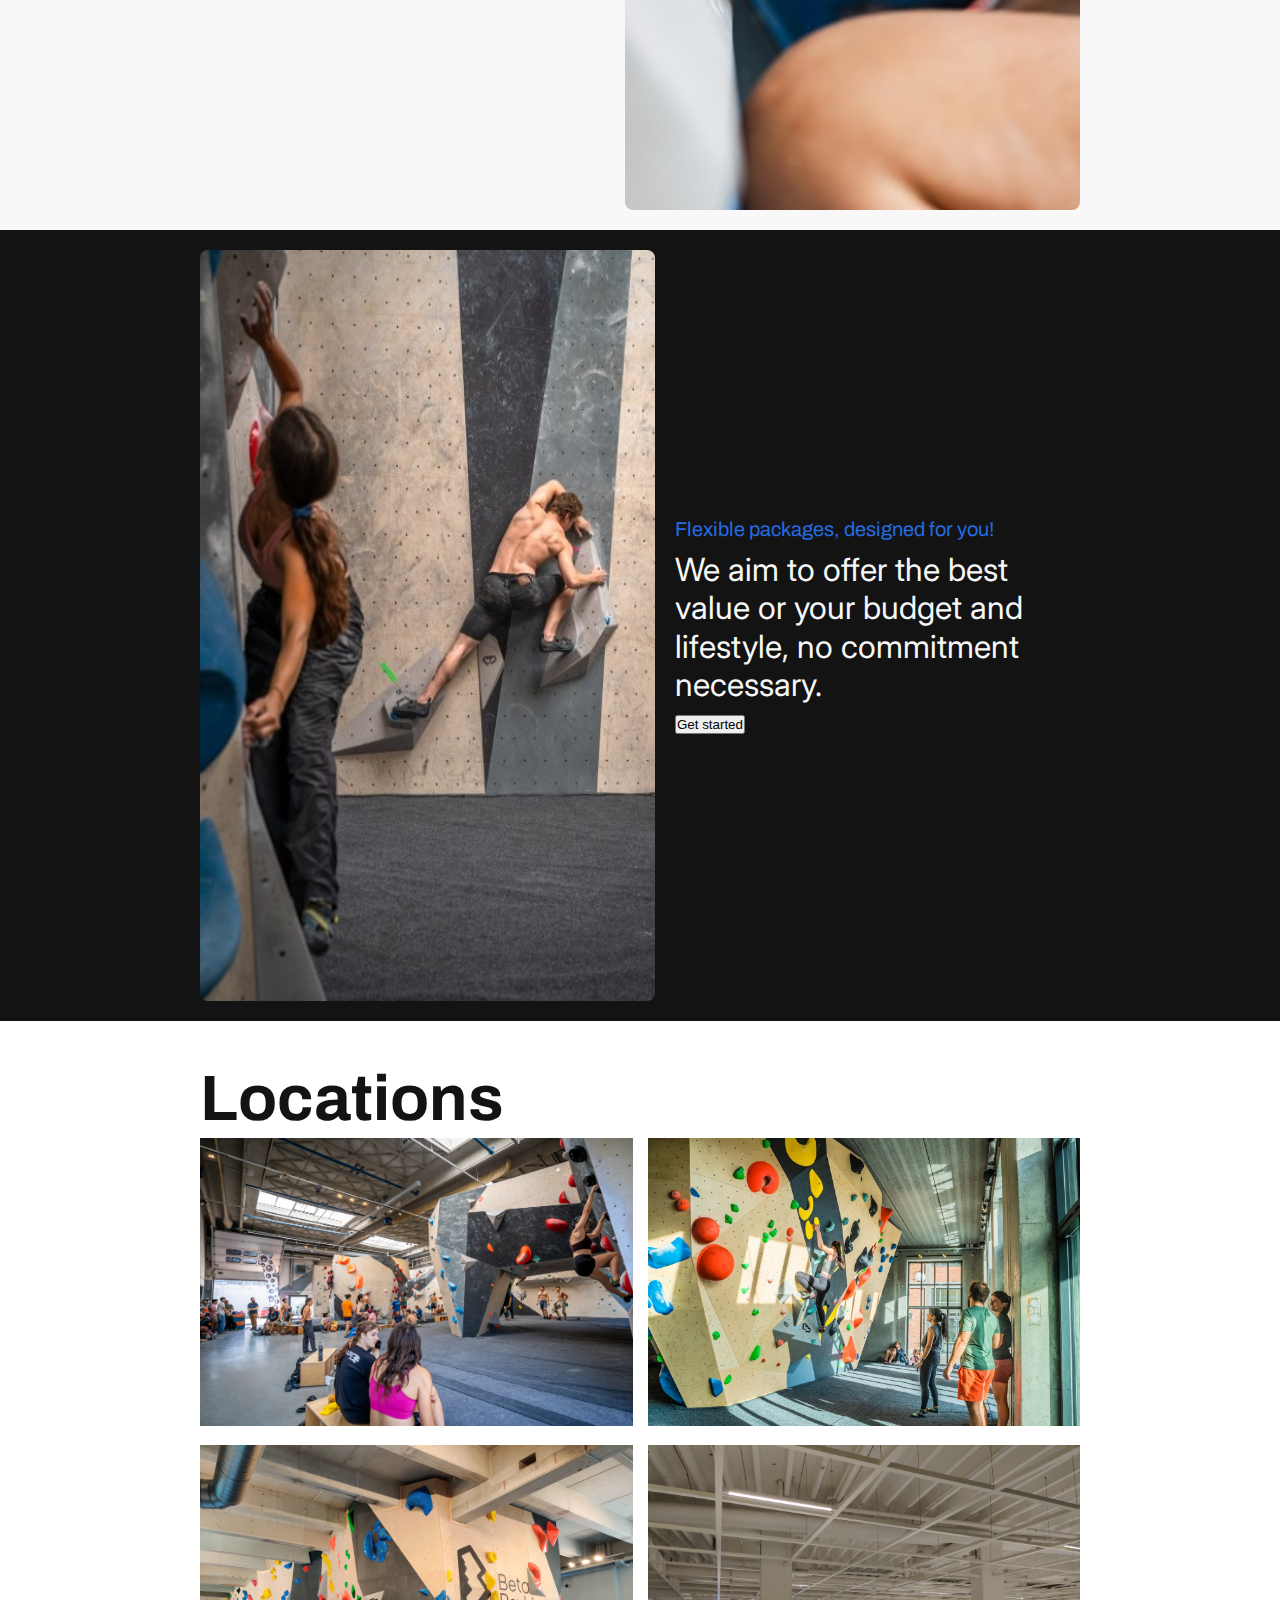
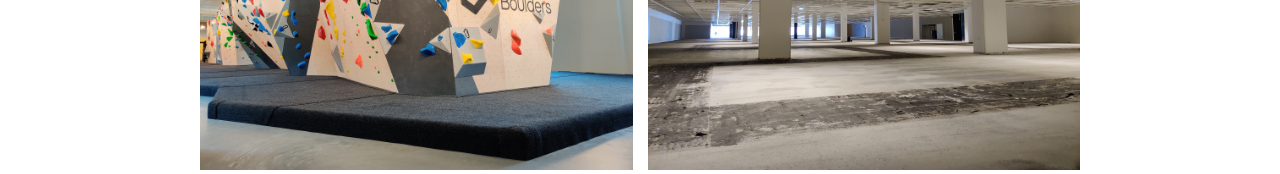
==== commit 4110982c: "pictures" ====
--- a/index.html
+++ b/index.html
@@ -58,14 +58,14 @@
         <button>Get started</button>
       </div>
       <div class="first-time-image" role="img" aria-label="First time image">
-        <img src="Img/handblue (Custom).jpg" alt="" />
+        <img src="img/handblue (Custom).jpg" alt="" />
       </div>
     </section>
 
     <!-- Flexible Packages -->
     <section class="packages">
       <div class="packages-image" role="img" aria-label="packages-image">
-        <img src="Img/bbbbb (Custom).jpg" alt="" />
+        <img src="img/bbbbb (Custom).jpg" alt="" />
       </div>
       <div class="packages-content">
         <h3>Flexible packages, designed for you!</h3>
--- a/styles.css
+++ b/styles.css
@@ -98,7 +98,7 @@
   background: var(--black);
 }
 .nav-header {
-  background: url("/assets/Img/main.png") no-repeat center center/cover;
+  background: url("img/main.png") no-repeat center center/cover;
 }
 
 .navbar {
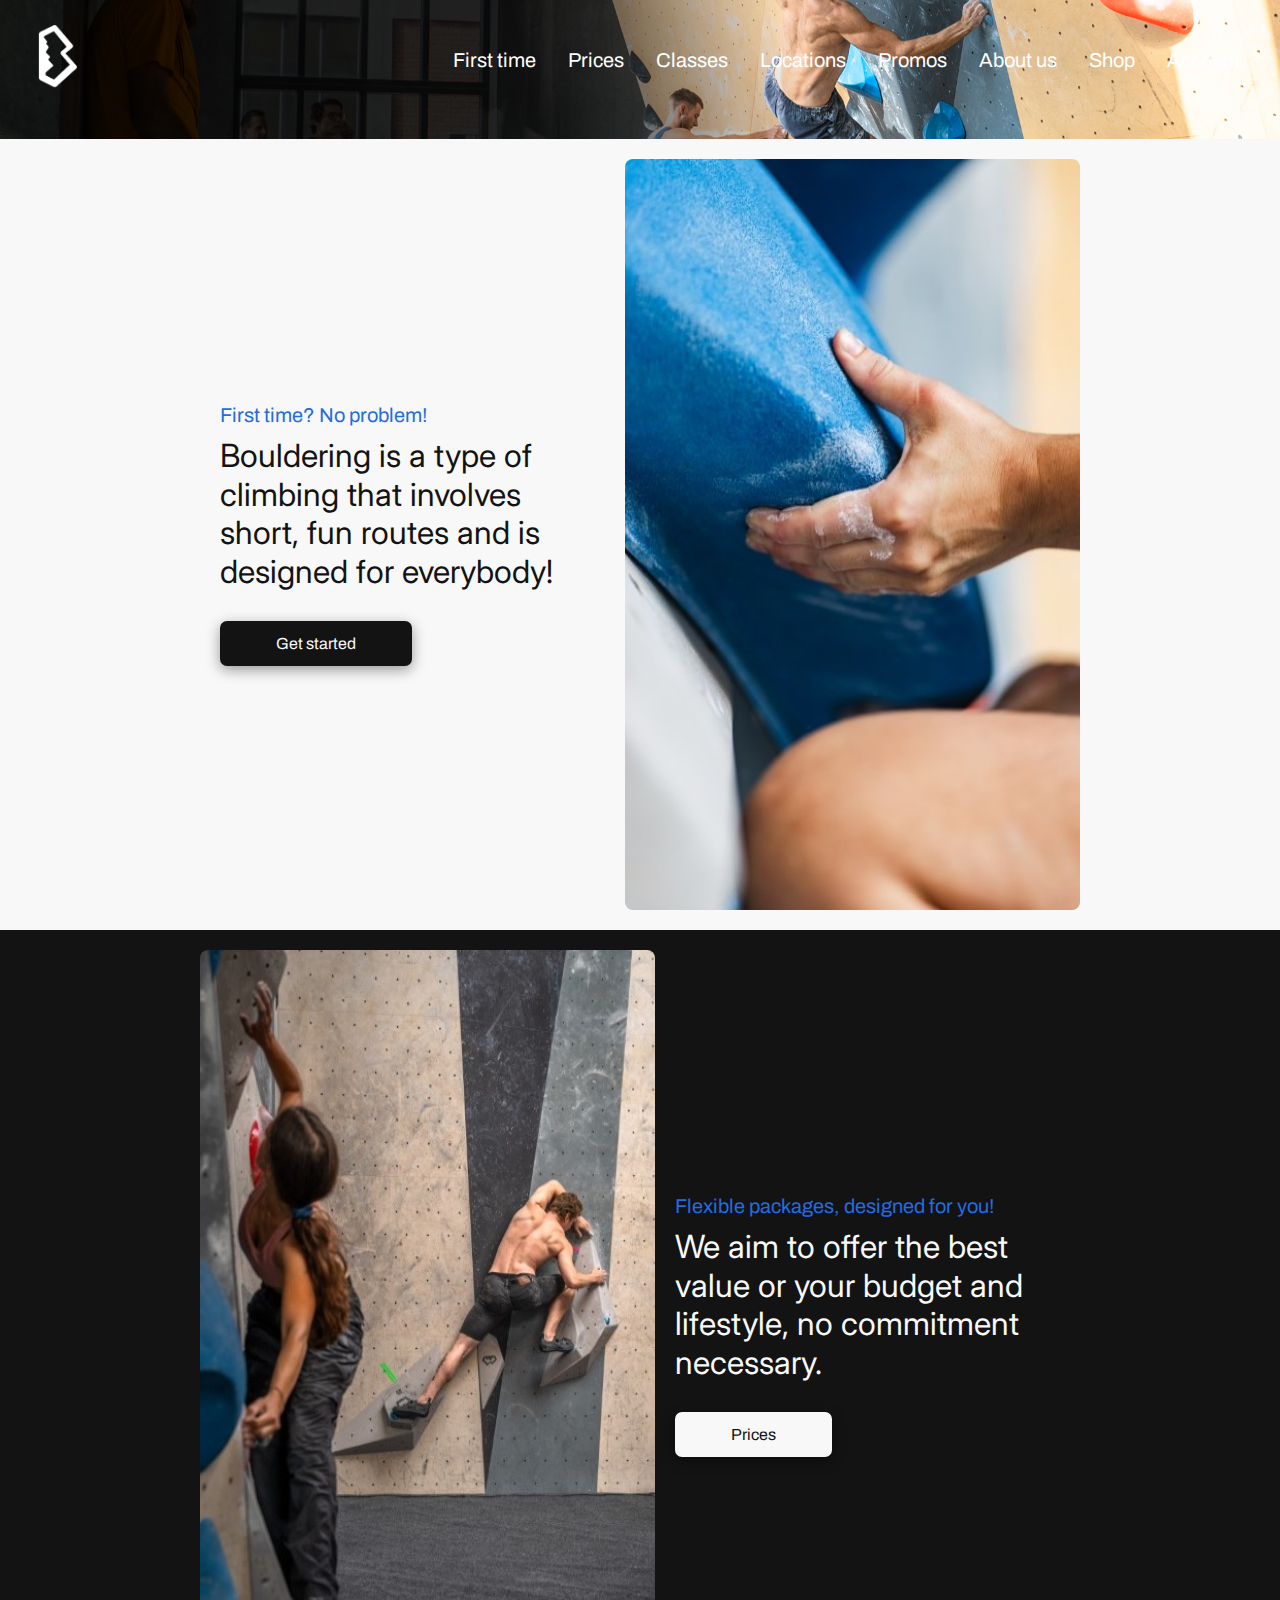
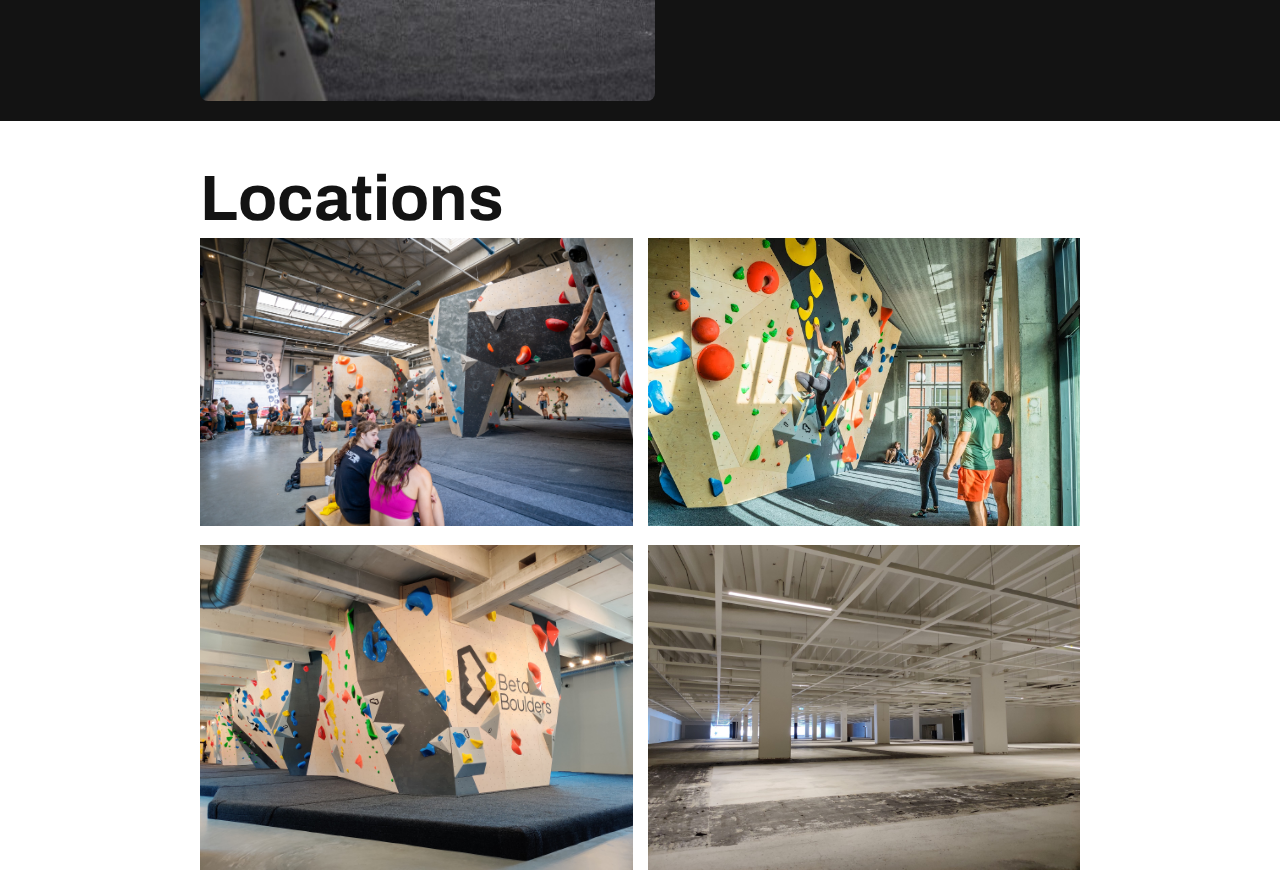
==== commit 518802eb: "in" ====
--- a/index.html
+++ b/index.html
@@ -16,38 +16,26 @@
           </a>
         </div>
 
-        <!-- Hamburger Icon -->
         <div class="hamburger" id="hamburger">
           <span></span>
           <span></span>
           <span></span>
         </div>
 
-        <!-- Menu -->
         <div class="menu" id="menu">
           <a href="first-time.html">First time</a>
           <a href="prices.html">Prices</a>
-          <a href="Classes.html">Classes</a>
+          <a href="classes.html">Classes</a>
           <a href="locations.html">Locations</a>
+          <a href="events-promos.html">Promos</a>
           <a href="aboutus.html">About us</a>
-          <a href="shop">Shop</a>
+          <a href="shop.html">Shop</a>
           <a href="account.html">Account</a>
         </div>
       </nav>
       s
-      <div class="hero">
-        <div class="hero-content">
-          <h1>Welcome to <br />Beta Boulders</h1>
-          <p>Where life meets balance</p>
-          <div class="hero-buttons">
-            <button>join us</button>
-            <button>prices</button>
-          </div>
-        </div>
-      </div>
     </header>
 
-    <!-- First Time Section -->
     <section class="first-time">
       <div class="first-time-content">
         <h3>First time? No problem!</h3>
@@ -55,14 +43,13 @@
           Bouldering is a type of climbing that involves short, fun routes and
           is designed for everybody!
         </p>
-        <button>Get started</button>
+        <a href="first-time.html" class="sec-button">Get started</a>
       </div>
       <div class="first-time-image" role="img" aria-label="First time image">
         <img src="img/handblue (Custom).jpg" alt="" />
       </div>
     </section>
 
-    <!-- Flexible Packages -->
     <section class="packages">
       <div class="packages-image" role="img" aria-label="packages-image">
         <img src="img/bbbbb (Custom).jpg" alt="" />
@@ -73,26 +60,31 @@
           We aim to offer the best value or your budget and lifestyle, no
           commitment necessary.
         </p>
-        <button>Get started</button>
+        <a href="prices.html" class="main-button">Prices</a>
       </div>
     </section>
 
-    <!-- Locations -->
     <section class="locations">
       <h2>Locations</h2>
       <div class="container-img-grid">
         <div id="imagecontainer">
           <div class="img_wrap">
-            <img src="img/west-main.jpg" alt="Vanlose" />
-            <h1 class="img_description">WEST</h1>
+            <a href="south.html">
+              <img src="img/west-main.jpg" alt="Vanlose" />
+              <h1 class="img_description">WEST</h1>
+            </a>
           </div>
           <div class="img_wrap">
-            <img src="img/south.jpg" alt="South" />
-            <h1 class="img_description">South</h1>
+            <a href="south.html">
+              <img src="img/south.jpg" alt="South" />
+              <h1 class="img_description">South</h1>
+            </a>
           </div>
           <div class="img_wrap">
-            <img src="img/ost.jpg" alt="Osterbro" />
-            <h1 class="img_description">Osterbro</h1>
+            <a href="osterbro.html">
+              <img src="img/ost.jpg" alt="Osterbro" />
+              <h1 class="img_description">Osterbro</h1>
+            </a>
           </div>
           <div class="img_wrap">
             <img src="img/2025.jpg" alt="Coming 2025" />
--- a/styles.css
+++ b/styles.css
@@ -5,6 +5,50 @@
   --white: #f8f8f8;
   --orange: #e09824;
   --blue: #246ce0;
+}
+a {
+  text-decoration: none;
+}
+.main-button {
+  text-decoration: none;
+  font-family: "Archivo", serif;
+  font-weight: 600;
+  display: inline-block;
+  outline: 0;
+  cursor: pointer;
+  border: none;
+  margin-top: 20px;
+  padding: 0 56px;
+  height: 45px;
+  line-height: 45px;
+  border-radius: 7px;
+  background-color: #f8f8f8;
+  color: var(--black);
+  font-weight: 400;
+  font-size: 16px;
+  box-shadow: 0 4px 14px 0 rgba(0, 0, 0, 0.39);
+  transition: background 0.2s ease, color 0.2s ease, box-shadow 0.2s ease;
+}
+
+.sec-button {
+  text-decoration: none;
+  font-family: "Archivo", serif;
+  font-weight: 600;
+  display: inline-block;
+  outline: 0;
+  cursor: pointer;
+  border: none;
+  margin-top: 20px;
+  padding: 0 56px;
+  height: 45px;
+  line-height: 45px;
+  border-radius: 7px;
+  background-color: var(--black);
+  color: var(--white);
+  font-weight: 400;
+  font-size: 16px;
+  box-shadow: 0 4px 14px 0 rgba(0, 0, 0, 0.39);
+  transition: background 0.2s ease, color 0.2s ease, box-shadow 0.2s ease;
 }
 
 h1 {
@@ -98,7 +142,7 @@
   background: var(--black);
 }
 .nav-header {
-  background: url("img/main.png") no-repeat center center/cover;
+  background: url("img/final-home.png") no-repeat center center/cover;
 }
 
 .navbar {
@@ -360,7 +404,7 @@
 
 .hero-about h1 {
   color: white;
-  font-size: 2rem;
+  font-size: 4rem;
   margin-bottom: 10px;
 }
 
@@ -718,3 +762,181 @@
   display: block;
   border-radius: 8px;
 }
+
+.idea h5 {
+  font-size: 16px;
+  color: var(--blue);
+}
+
+.idea h4 {
+  font-size: 24px;
+  line-height: 32px;
+}
+
+li {
+  font-size: 20px;
+  font-family: "Inter", serif;
+  margin-left: 40px;
+  margin-top: 15px;
+  margin-bottom: 15px;
+}
+
+.current-section {
+  display: flex;
+  flex-direction: column;
+  width: 100%;
+}
+
+.current-promo {
+  display: flex;
+  flex-direction: column;
+  background: #fff;
+  border-radius: 8px;
+  overflow: hidden;
+  margin-bottom: 20px;
+  box-shadow: 0 2px 8px rgba(0, 0, 0, 0.1);
+}
+
+.current-promo .promo-image {
+  width: 100%;
+  max-width: 100%;
+  object-fit: cover;
+}
+
+.promo-content {
+  padding: 20px;
+  flex: 1;
+  display: flex;
+  flex-direction: column;
+  justify-content: center;
+  text-align: center;
+}
+
+.promo-content h3 {
+  margin: 0;
+  font-size: 1.6rem;
+  font-weight: 700;
+  margin-bottom: 20px;
+}
+
+.promo-content p {
+  margin-bottom: 20px;
+  font-size: 1rem;
+  line-height: 1.4;
+}
+
+.promo-link,
+.info-link {
+  display: inline-block;
+  text-decoration: none;
+  font-size: 1rem;
+  margin-bottom: 10px;
+}
+
+.promo-link {
+  background: #333;
+  color: #fff;
+  padding: 10px 15px;
+  border-radius: 4px;
+  margin-right: 10px;
+}
+
+.info-link {
+  color: #333;
+  font-weight: 600;
+}
+
+.past-section {
+  margin-top: 60px;
+}
+
+.past-grid {
+  display: grid;
+  grid-template-columns: 1fr;
+  gap: 20px;
+}
+
+.past-item {
+  background: #fff;
+  border-radius: 8px;
+  padding: 10px;
+  text-align: center;
+  box-shadow: 0 2px 8px rgba(0, 0, 0, 0.05);
+}
+
+.past-item img {
+  width: 100%;
+  height: auto;
+  border-radius: 4px;
+  margin-bottom: 10px;
+  object-fit: cover;
+}
+
+.past-item p {
+  font-size: 1rem;
+  font-weight: 500;
+  margin: 0;
+}
+
+.container-events {
+  max-width: 1200px;
+  margin: 0 auto;
+  padding: 20px;
+}
+
+.product-grid {
+  display: grid;
+  grid-gap: 20px;
+}
+
+.two-col {
+  grid-template-columns: 1fr 1fr;
+}
+
+.four-col {
+  grid-template-columns: 1fr 1fr 1fr 1fr;
+}
+
+@media (max-width: 1024px) {
+  .four-col {
+    grid-template-columns: 1fr 1fr;
+  }
+}
+
+@media (max-width: 600px) {
+  .two-col {
+    grid-template-columns: 1fr;
+  }
+
+  .four-col {
+    grid-template-columns: 1fr;
+  }
+}
+
+.product-item {
+  background: #fafafa;
+  border-radius: 8px;
+  padding: 10px;
+  text-align: center;
+  box-shadow: 0 1px 4px rgba(0, 0, 0, 0.1);
+}
+
+.product-item img {
+  max-width: 100%;
+  border-radius: 8px;
+  margin-bottom: 10px;
+  object-fit: cover;
+}
+
+.product-item h3 {
+  font-size: 1.1rem;
+  font-weight: 500;
+  margin: 10px 0;
+}
+
+.product-item .price {
+  font-weight: 600;
+  color: #333;
+  font-size: 1rem;
+  margin-bottom: 0;
+}
--- a/mediaqueries.css
+++ b/mediaqueries.css
@@ -75,3 +75,19 @@
     margin-top: -200px;
   }
 }
+@media (min-width: 768px) {
+  .current-promo .promo-image {
+    width: 100%;
+  }
+}
+@media (min-width: 768px) {
+  .past-grid {
+    grid-template-columns: 1fr 1fr;
+  }
+}
+
+@media (min-width: 1024px) {
+  .past-grid {
+    grid-template-columns: 1fr 1fr;
+  }
+}
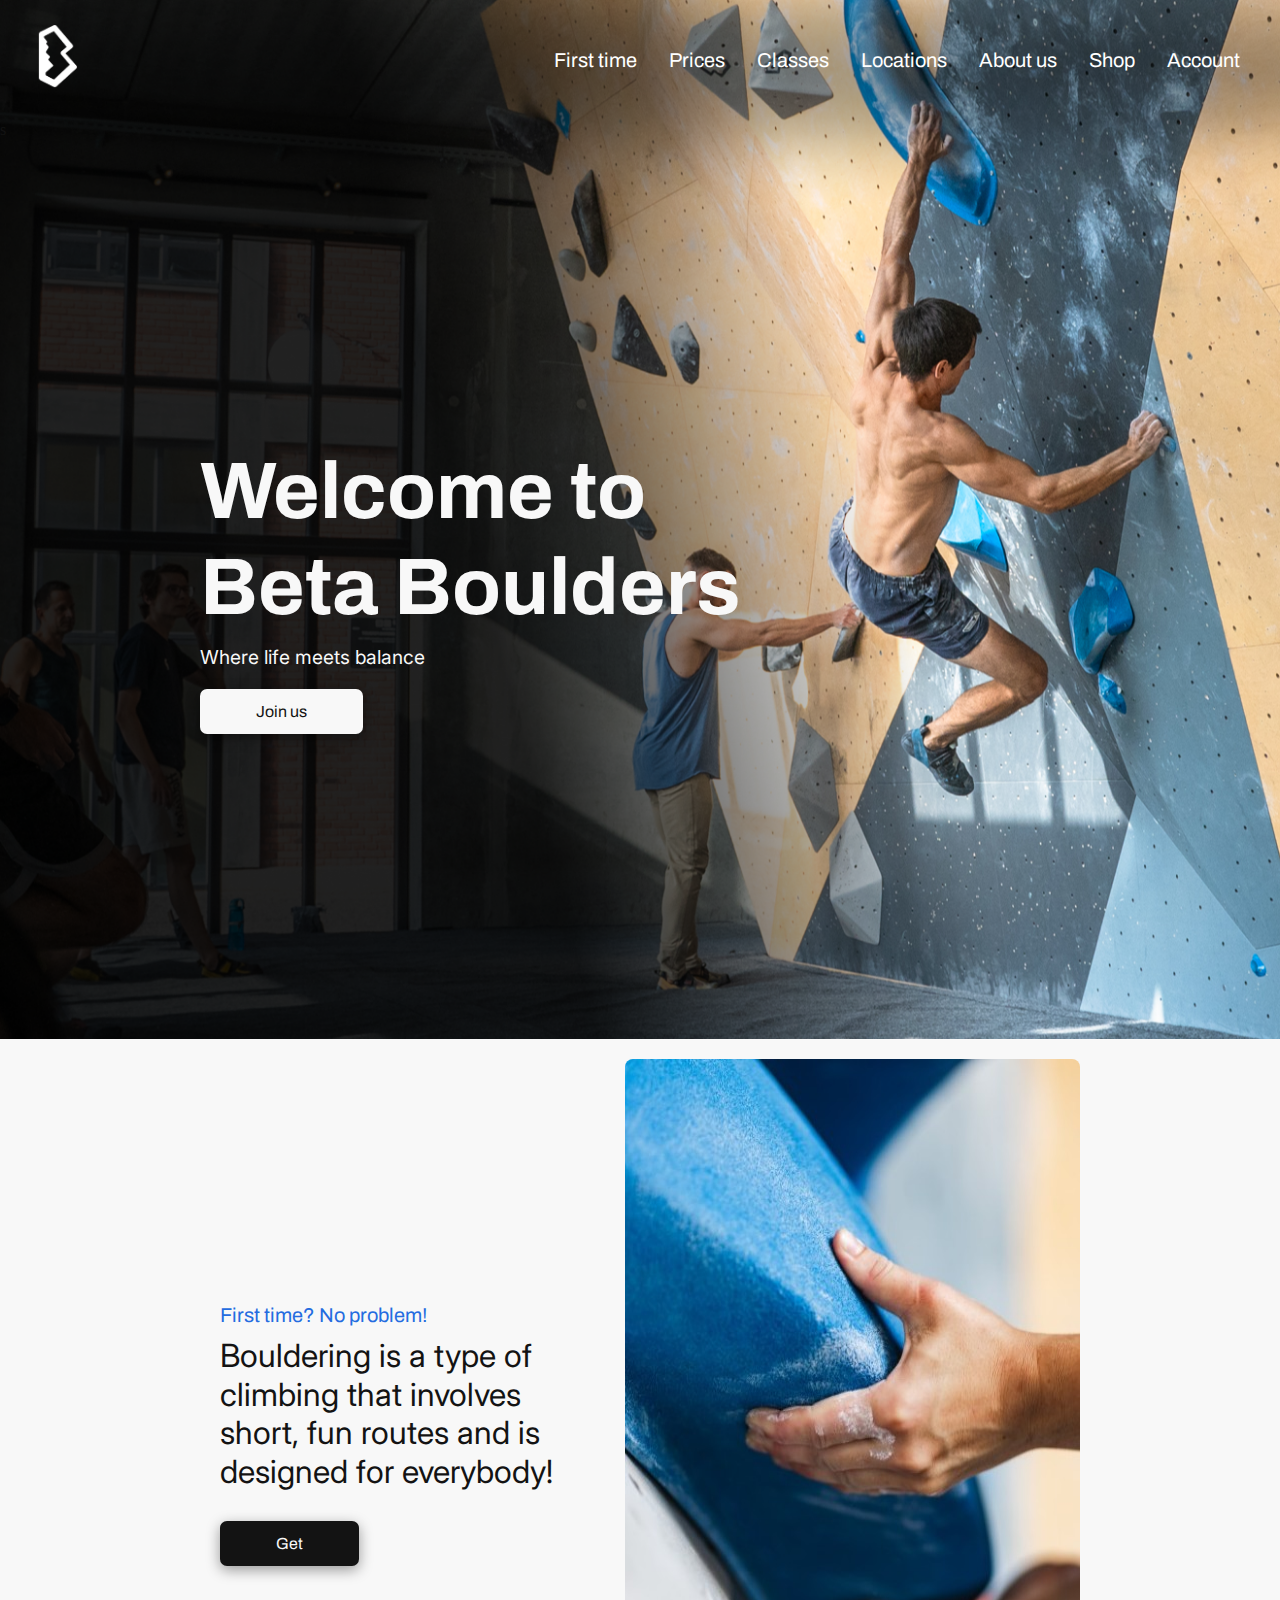
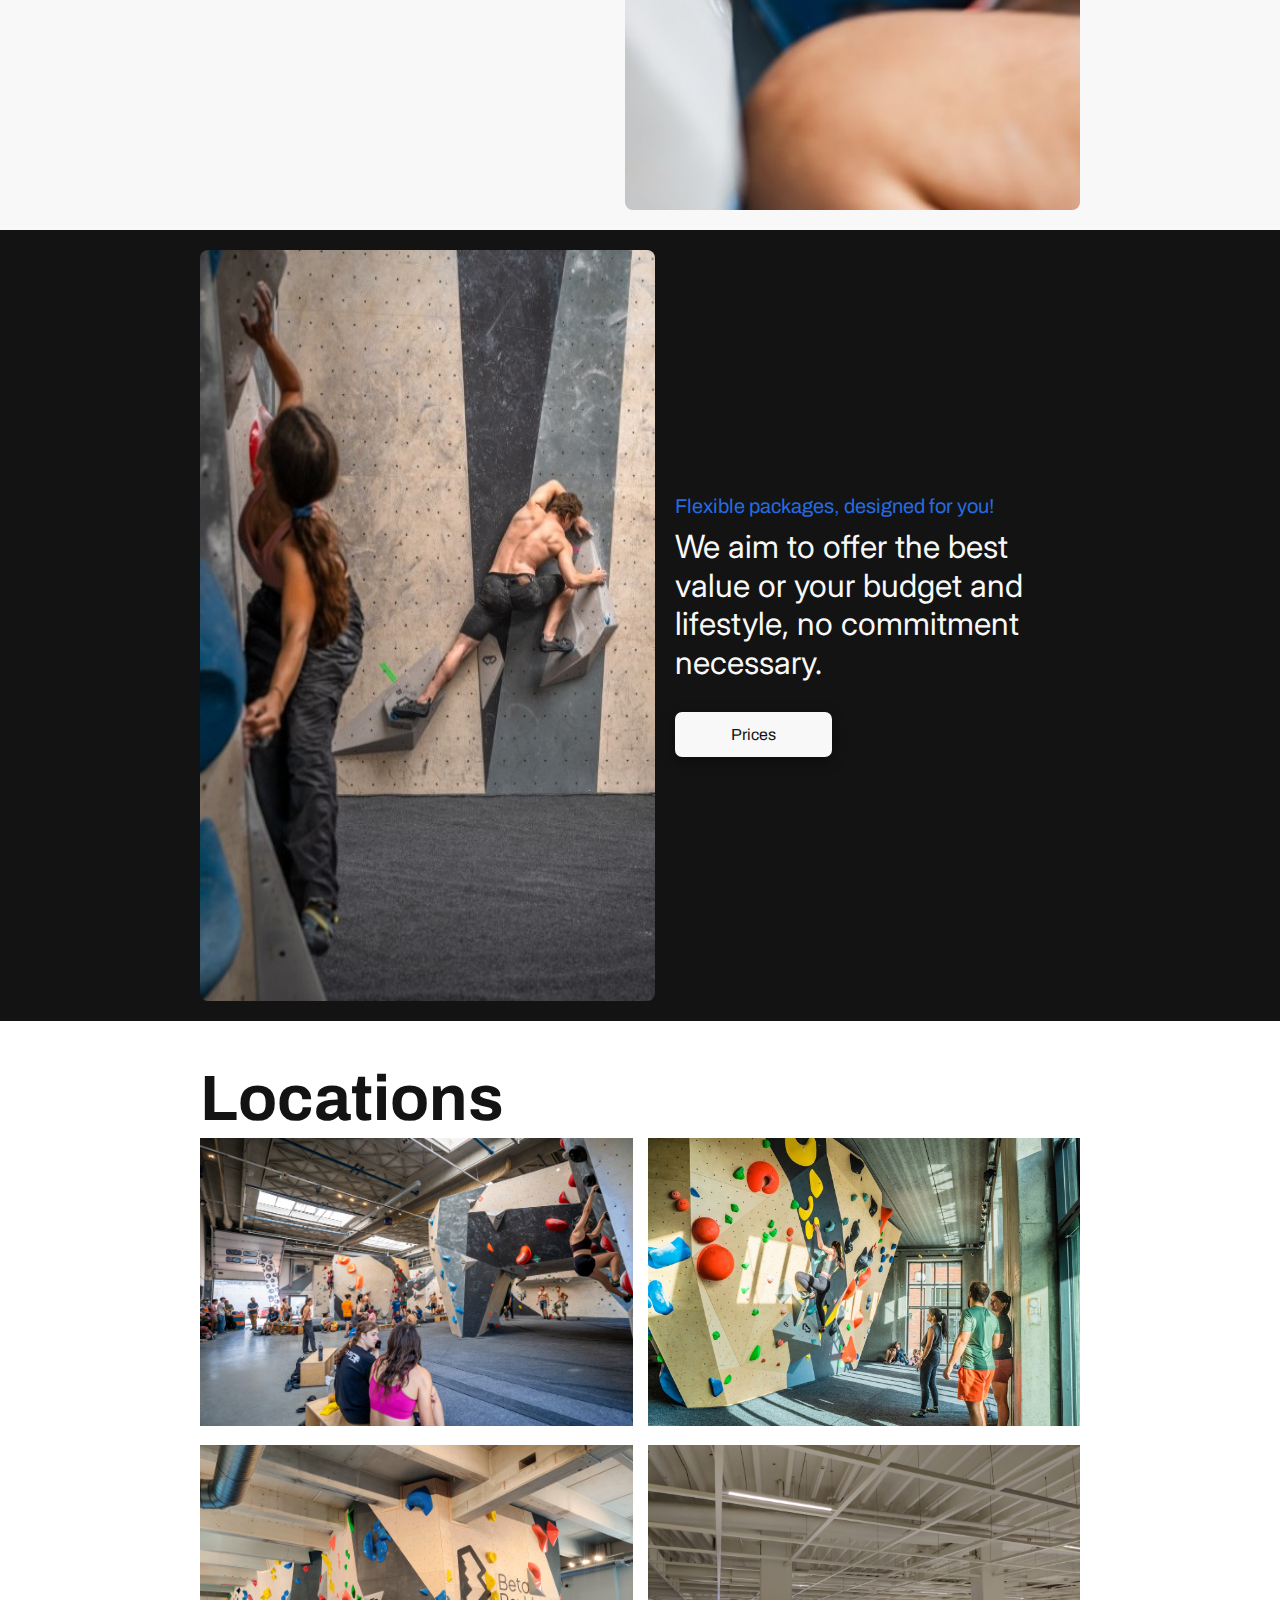
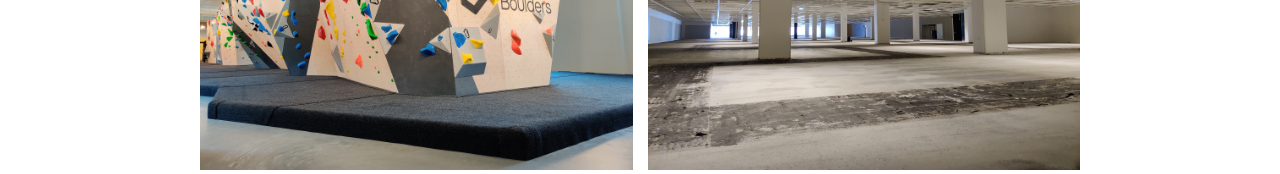
==== commit 487cfa2a: "h" ====
--- a/index.html
+++ b/index.html
@@ -25,15 +25,23 @@
         <div class="menu" id="menu">
           <a href="first-time.html">First time</a>
           <a href="prices.html">Prices</a>
-          <a href="classes.html">Classes</a>
+          <a href="Classes.html">Classes</a>
           <a href="locations.html">Locations</a>
-          <a href="events-promos.html">Promos</a>
           <a href="aboutus.html">About us</a>
           <a href="shop.html">Shop</a>
           <a href="account.html">Account</a>
         </div>
       </nav>
       s
+      <div class="hero">
+        <div class="hero-content">
+          <h1>Welcome to <br />Beta Boulders</h1>
+          <p>Where life meets balance</p>
+          <div>
+            <a href="prices.html" class="main-button">Join us</a>
+          </div>
+        </div>
+      </div>
     </header>
 
     <section class="first-time">
@@ -43,7 +51,7 @@
           Bouldering is a type of climbing that involves short, fun routes and
           is designed for everybody!
         </p>
-        <a href="first-time.html" class="sec-button">Get started</a>
+        <a href="first-time.html" class="sec-button">Get</a>
       </div>
       <div class="first-time-image" role="img" aria-label="First time image">
         <img src="img/handblue (Custom).jpg" alt="" />
